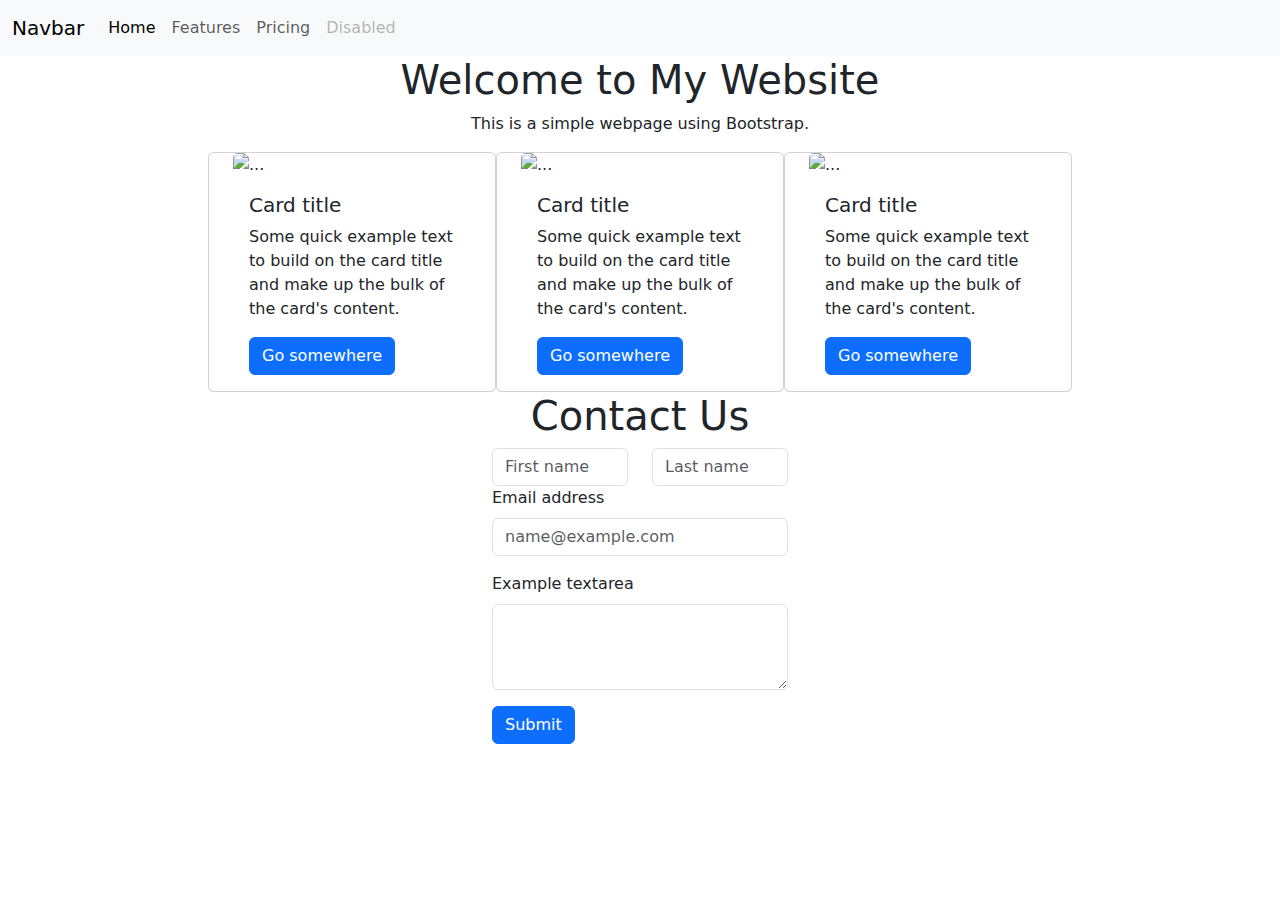
==== index.html @ 558455bb "working1" ====
<!DOCTYPE html>
<html lang="en">
<head>
    <meta charset="UTF-8">
    <meta name="viewport" content="width=device-width, initial-scale=1.0">
    <link rel="stylesheet" href="css/bootstrap.min.css">
    <link rel="stylesheet" href="css/bootstrap.css">
    <link rel="stylesheet" href="css/custom.css">
    <link rel="stylesheet" href="js/bootstrap.bundle.js">
    <link rel="stylesheet" href="js/bootstrap.js">
    <title>Document</title>
</head>
<body>
    <nav class="navbar navbar-expand-lg bg-body-tertiary">
        <div class="container-fluid">
          <a class="navbar-brand" href="#">Navbar</a>
          <button class="navbar-toggler" type="button" data-bs-toggle="collapse" data-bs-target="#navbarNavAltMarkup" aria-controls="navbarNavAltMarkup" aria-expanded="false" aria-label="Toggle navigation">
            <span class="navbar-toggler-icon"></span>
          </button>
          <div class="collapse navbar-collapse" id="navbarNavAltMarkup">
            <div class="navbar-nav">
              <a class="nav-link active" aria-current="page" href="#">Home</a>
              <a class="nav-link" href="#">Features</a>
              <a class="nav-link" href="#">Pricing</a>
              <a class="nav-link disabled" aria-disabled="true">Disabled</a>
            </div>
          </div>
        </div>
      </nav>
      <section>
        <div class="container">
            <div class="row text-center">
                <div class="col ">
                    <h1>Welcome to My Website</h1>
                    <p>This is a simple webpage using Bootstrap.</p>
                </div>

            </div>
        </div>
      </section>
      <section>
        <div class="row justify-content-center gx-5">
            <div class="card col-2 justify-content-center" style="width: 18rem;">
                <img src="..." class="card-img-top" alt="...">
                <div class="card-body">
                  <h5 class="card-title">Card title</h5>
                  <p class="card-text">Some quick example text to build on the card title and make up the bulk of the card's content.</p>
                  <a href="#" class="btn btn-primary">Go somewhere</a>
                </div>
            </div>
            <div class="card col-2 justify-content-center" style="width: 18rem;">
                <img src="..." class="card-img-top" alt="...">
                <div class="card-body">
                  <h5 class="card-title">Card title</h5>
                  <p class="card-text">Some quick example text to build on the card title and make up the bulk of the card's content.</p>
                  <a href="#" class="btn btn-primary">Go somewhere</a>
                </div>
            </div>
            <div class="card col-2 justify-content-center" style="width: 18rem;">
                <img src="..." class="card-img-top" alt="...">
                <div class="card-body">
                  <h5 class="card-title">Card title</h5>
                  <p class="card-text">Some quick example text to build on the card title and make up the bulk of the card's content.</p>
                  <a href="#" class="btn btn-primary">Go somewhere</a>
                </div>
            </div>
        </div>
      </section>
      <section>

      </section>
      <section>
        <div class="row">
            <div class="col text-center">
                <h1>Contact Us</h1>
            </div>
        </div>
        <div class="row col-3 m-auto">
            <div class="col">
                <input type="text" class="form-control" placeholder="First name" aria-label="First name">
            </div>
            <div class="col">
                <input type="text" class="form-control" placeholder="Last name" aria-label="Last name">
            </div>
            <div class="mb-3">
                <label for="exampleFormControlInput1" class="form-label">Email address</label>
                <input type="email" class="form-control" id="exampleFormControlInput1" placeholder="name@example.com">
            </div>
            <div class="mb-3">
                <label for="exampleFormControlTextarea1" class="form-label">Example textarea</label>
                <textarea class="form-control" id="exampleFormControlTextarea1" rows="3"></textarea>
            </div>
            <div class=" w-100">
                <button type="submit" class="btn btn-primary">Submit</button>
            </div>
            
        </div>
        
      </section>
</body>
</html>
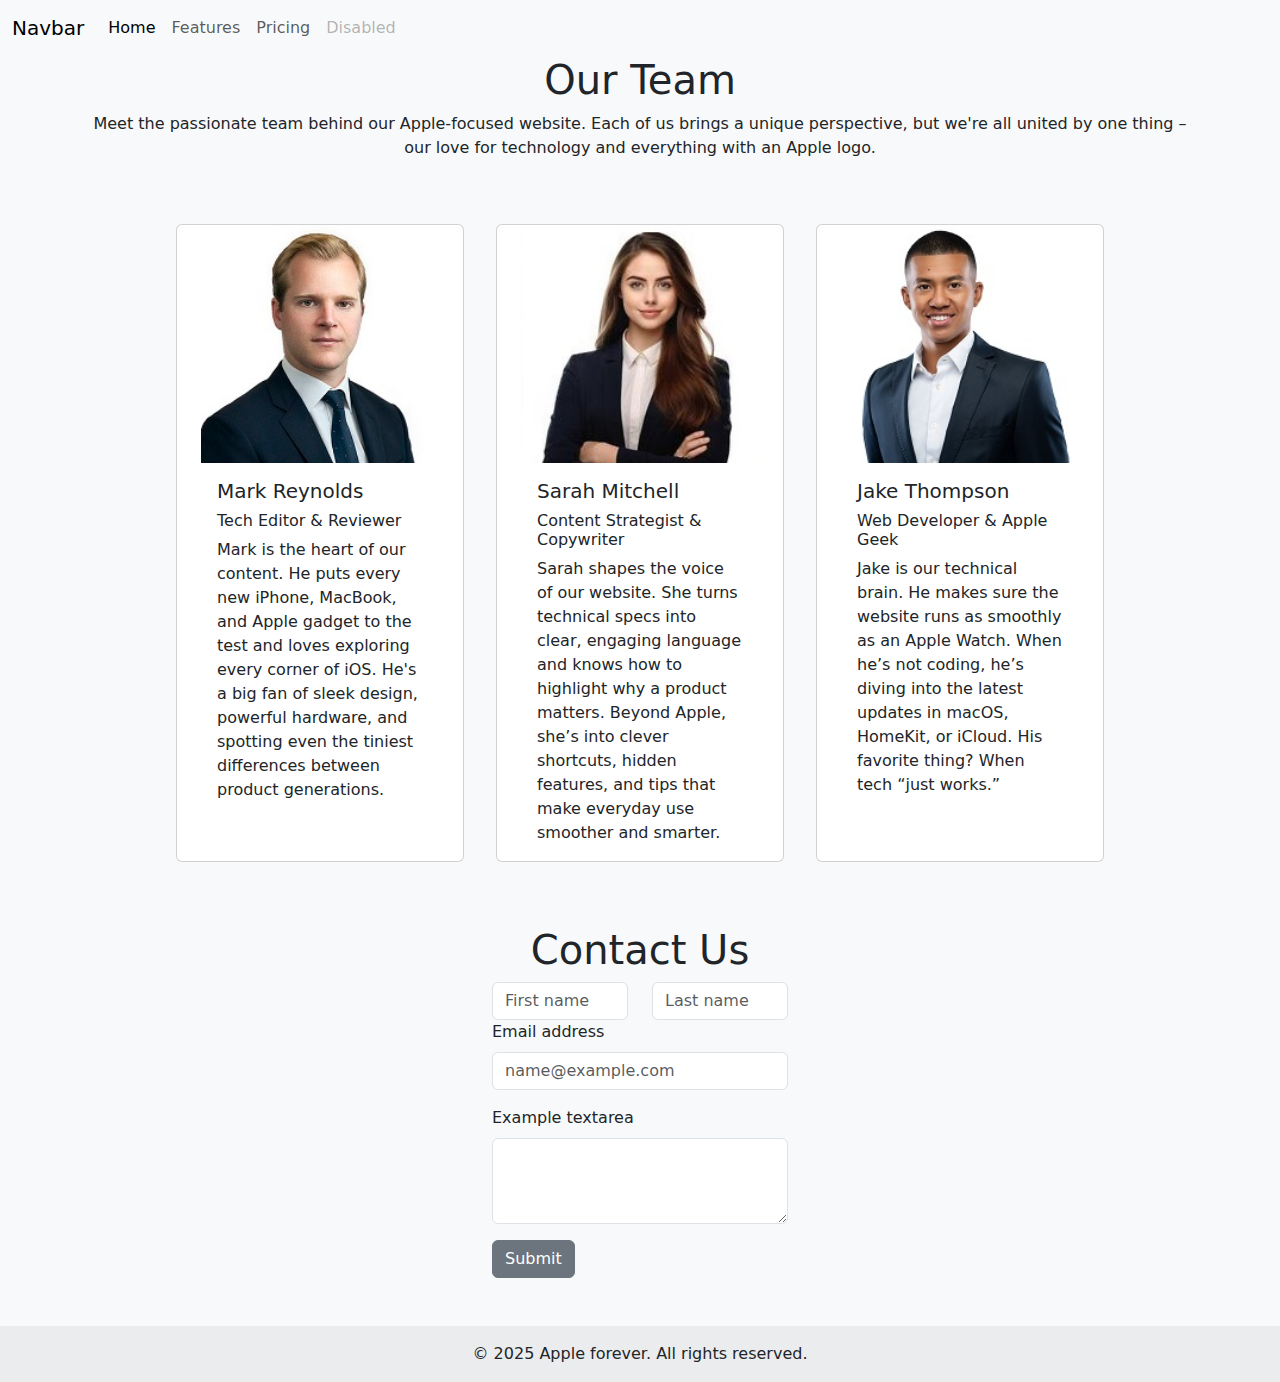
==== commit 8ea99e33: "working 2" ====
--- a/index.html
+++ b/index.html
@@ -1,101 +1,111 @@
 <!DOCTYPE html>
 <html lang="en">
+
 <head>
-    <meta charset="UTF-8">
-    <meta name="viewport" content="width=device-width, initial-scale=1.0">
-    <link rel="stylesheet" href="css/bootstrap.min.css">
-    <link rel="stylesheet" href="css/bootstrap.css">
-    <link rel="stylesheet" href="css/custom.css">
-    <link rel="stylesheet" href="js/bootstrap.bundle.js">
-    <link rel="stylesheet" href="js/bootstrap.js">
-    <title>Document</title>
+  <meta charset="UTF-8">
+  <meta name="viewport" content="width=device-width, initial-scale=1.0">
+  <link rel="stylesheet" href="css/bootstrap.min.css">
+  <link rel="stylesheet" href="css/bootstrap.css">
+  <link rel="stylesheet" href="css/custom.css">
+  <link rel="stylesheet" href="js/bootstrap.bundle.js">
+  <link rel="stylesheet" href="js/bootstrap.js">
+  <title>Document</title>
 </head>
-<body>
-    <nav class="navbar navbar-expand-lg bg-body-tertiary">
-        <div class="container-fluid">
-          <a class="navbar-brand" href="#">Navbar</a>
-          <button class="navbar-toggler" type="button" data-bs-toggle="collapse" data-bs-target="#navbarNavAltMarkup" aria-controls="navbarNavAltMarkup" aria-expanded="false" aria-label="Toggle navigation">
-            <span class="navbar-toggler-icon"></span>
-          </button>
-          <div class="collapse navbar-collapse" id="navbarNavAltMarkup">
-            <div class="navbar-nav">
-              <a class="nav-link active" aria-current="page" href="#">Home</a>
-              <a class="nav-link" href="#">Features</a>
-              <a class="nav-link" href="#">Pricing</a>
-              <a class="nav-link disabled" aria-disabled="true">Disabled</a>
-            </div>
-          </div>
+
+<body class="bg-light">
+  <nav class="navbar navbar-expand-lg bg-body-tertiary">
+    <div class="container-fluid">
+      <a class="navbar-brand" href="#">Navbar</a>
+      <button class="navbar-toggler" type="button" data-bs-toggle="collapse" data-bs-target="#navbarNavAltMarkup"
+        aria-controls="navbarNavAltMarkup" aria-expanded="false" aria-label="Toggle navigation">
+        <span class="navbar-toggler-icon"></span>
+      </button>
+      <div class="collapse navbar-collapse" id="navbarNavAltMarkup">
+        <div class="navbar-nav">
+          <a class="nav-link active" aria-current="page" href="#">Home</a>
+          <a class="nav-link" href="#">Features</a>
+          <a class="nav-link" href="#">Pricing</a>
+          <a class="nav-link disabled" aria-disabled="true">Disabled</a>
         </div>
-      </nav>
-      <section>
-        <div class="container">
-            <div class="row text-center">
-                <div class="col ">
-                    <h1>Welcome to My Website</h1>
-                    <p>This is a simple webpage using Bootstrap.</p>
-                </div>
+      </div>
+    </div>
+  </nav>
+  <section>
+    <div class="container">
+      <div class="row text-center">
+        <div class="col ">
+          <h1>Our Team</h1>
+          <p>Meet the passionate team behind our Apple-focused website. Each of us brings a unique perspective, but we're all united by one thing – our love for technology and everything with an Apple logo.</p>
+        </div>
+      </div>
+    </div>
+  </section>
+  <section class="my-5">
+    <div class="row justify-content-center gx-5">
+      <div class="card col-2 justify-content-center mx-3 mb-3" style="width: 18rem;">
+        <img src="images/people_1.jpg" class="card-img-top" alt="...">
+        <div class="card-body">
+          <h5 class="card-title">Mark Reynolds</h5>
+          <h6 class="card-title">Tech Editor & Reviewer</h6>
+          <p class="card-text">Mark is the heart of our content. He puts every new iPhone, MacBook, and Apple gadget to the test and loves exploring every corner of iOS. He's a big fan of sleek design, powerful hardware, and spotting even the tiniest differences between product generations.
+          </p>
+        </div>
+      </div>
+      <div class="card col-2 justify-content-center mx-3 mb-3" style="width: 18rem;">
+        <img src="images/people_2.jpg" class="card-img-top" alt="...">
+        <div class="card-body">
+          <h5 class="card-title">Sarah Mitchell</h5>
+          <h6 class="card-title">Content Strategist & Copywriter</h6>
+          <p class="card-text">Sarah shapes the voice of our website. She turns technical specs into clear, engaging language and knows how to highlight why a product matters. Beyond Apple, she’s into clever shortcuts, hidden features, and tips that make everyday use smoother and smarter.
+          </p>
+        </div>
+      </div>
+      <div class="card col-2 justify-content-center mx-3 mb-3" style="width: 18rem;">
+        <img src="images/people_3.jpg" class="card-img-top" alt="...">
+        <div class="card-body">
+          <h5 class="card-title">Jake Thompson</h5>
+          <h6 class="card-title">Web Developer & Apple Geek</h6>
+          <p class="card-text">Jake is our technical brain. He makes sure the website runs as smoothly as an Apple Watch. When he’s not coding, he’s diving into the latest updates in macOS, HomeKit, or iCloud. His favorite thing? When tech “just works.”
+          </p>
+        </div>
+      </div>
+    </div>
+  </section>
+  <section>
 
-            </div>
-        </div>
-      </section>
-      <section>
-        <div class="row justify-content-center gx-5">
-            <div class="card col-2 justify-content-center" style="width: 18rem;">
-                <img src="..." class="card-img-top" alt="...">
-                <div class="card-body">
-                  <h5 class="card-title">Card title</h5>
-                  <p class="card-text">Some quick example text to build on the card title and make up the bulk of the card's content.</p>
-                  <a href="#" class="btn btn-primary">Go somewhere</a>
-                </div>
-            </div>
-            <div class="card col-2 justify-content-center" style="width: 18rem;">
-                <img src="..." class="card-img-top" alt="...">
-                <div class="card-body">
-                  <h5 class="card-title">Card title</h5>
-                  <p class="card-text">Some quick example text to build on the card title and make up the bulk of the card's content.</p>
-                  <a href="#" class="btn btn-primary">Go somewhere</a>
-                </div>
-            </div>
-            <div class="card col-2 justify-content-center" style="width: 18rem;">
-                <img src="..." class="card-img-top" alt="...">
-                <div class="card-body">
-                  <h5 class="card-title">Card title</h5>
-                  <p class="card-text">Some quick example text to build on the card title and make up the bulk of the card's content.</p>
-                  <a href="#" class="btn btn-primary">Go somewhere</a>
-                </div>
-            </div>
-        </div>
-      </section>
-      <section>
+  </section>
+  <section>
+    <div class="row">
+      <div class="col text-center">
+        <h1>Contact Us</h1>
+      </div>
+    </div>
+    <div class="row col-3 m-auto">
+      <div class="col">
+        <input type="text" class="form-control" placeholder="First name" aria-label="First name">
+      </div>
+      <div class="col">
+        <input type="text" class="form-control" placeholder="Last name" aria-label="Last name">
+      </div>
+      <div class="mb-3">
+        <label for="exampleFormControlInput1" class="form-label">Email address</label>
+        <input type="email" class="form-control" id="exampleFormControlInput1" placeholder="name@example.com">
+      </div>
+      <div class="mb-3">
+        <label for="exampleFormControlTextarea1" class="form-label">Example textarea</label>
+        <textarea class="form-control" id="exampleFormControlTextarea1" rows="3"></textarea>
+      </div>
+      <div class=" w-100 ">
+        <button type="submit" class="btn btn-secondary bg-secondary">Submit</button>
+      </div>
 
-      </section>
-      <section>
-        <div class="row">
-            <div class="col text-center">
-                <h1>Contact Us</h1>
-            </div>
-        </div>
-        <div class="row col-3 m-auto">
-            <div class="col">
-                <input type="text" class="form-control" placeholder="First name" aria-label="First name">
-            </div>
-            <div class="col">
-                <input type="text" class="form-control" placeholder="Last name" aria-label="Last name">
-            </div>
-            <div class="mb-3">
-                <label for="exampleFormControlInput1" class="form-label">Email address</label>
-                <input type="email" class="form-control" id="exampleFormControlInput1" placeholder="name@example.com">
-            </div>
-            <div class="mb-3">
-                <label for="exampleFormControlTextarea1" class="form-label">Example textarea</label>
-                <textarea class="form-control" id="exampleFormControlTextarea1" rows="3"></textarea>
-            </div>
-            <div class=" w-100">
-                <button type="submit" class="btn btn-primary">Submit</button>
-            </div>
-            
-        </div>
-        
-      </section>
+    </div>
+
+  </section>
 </body>
+<footer class="bg-light text-center text-lg-start mt-5">
+  <div class="text-center p-3" style="background-color: rgba(0, 0, 0, 0.05);">
+    © 2025 Apple forever. All rights reserved.
+  </div>
+</footer>
 </html>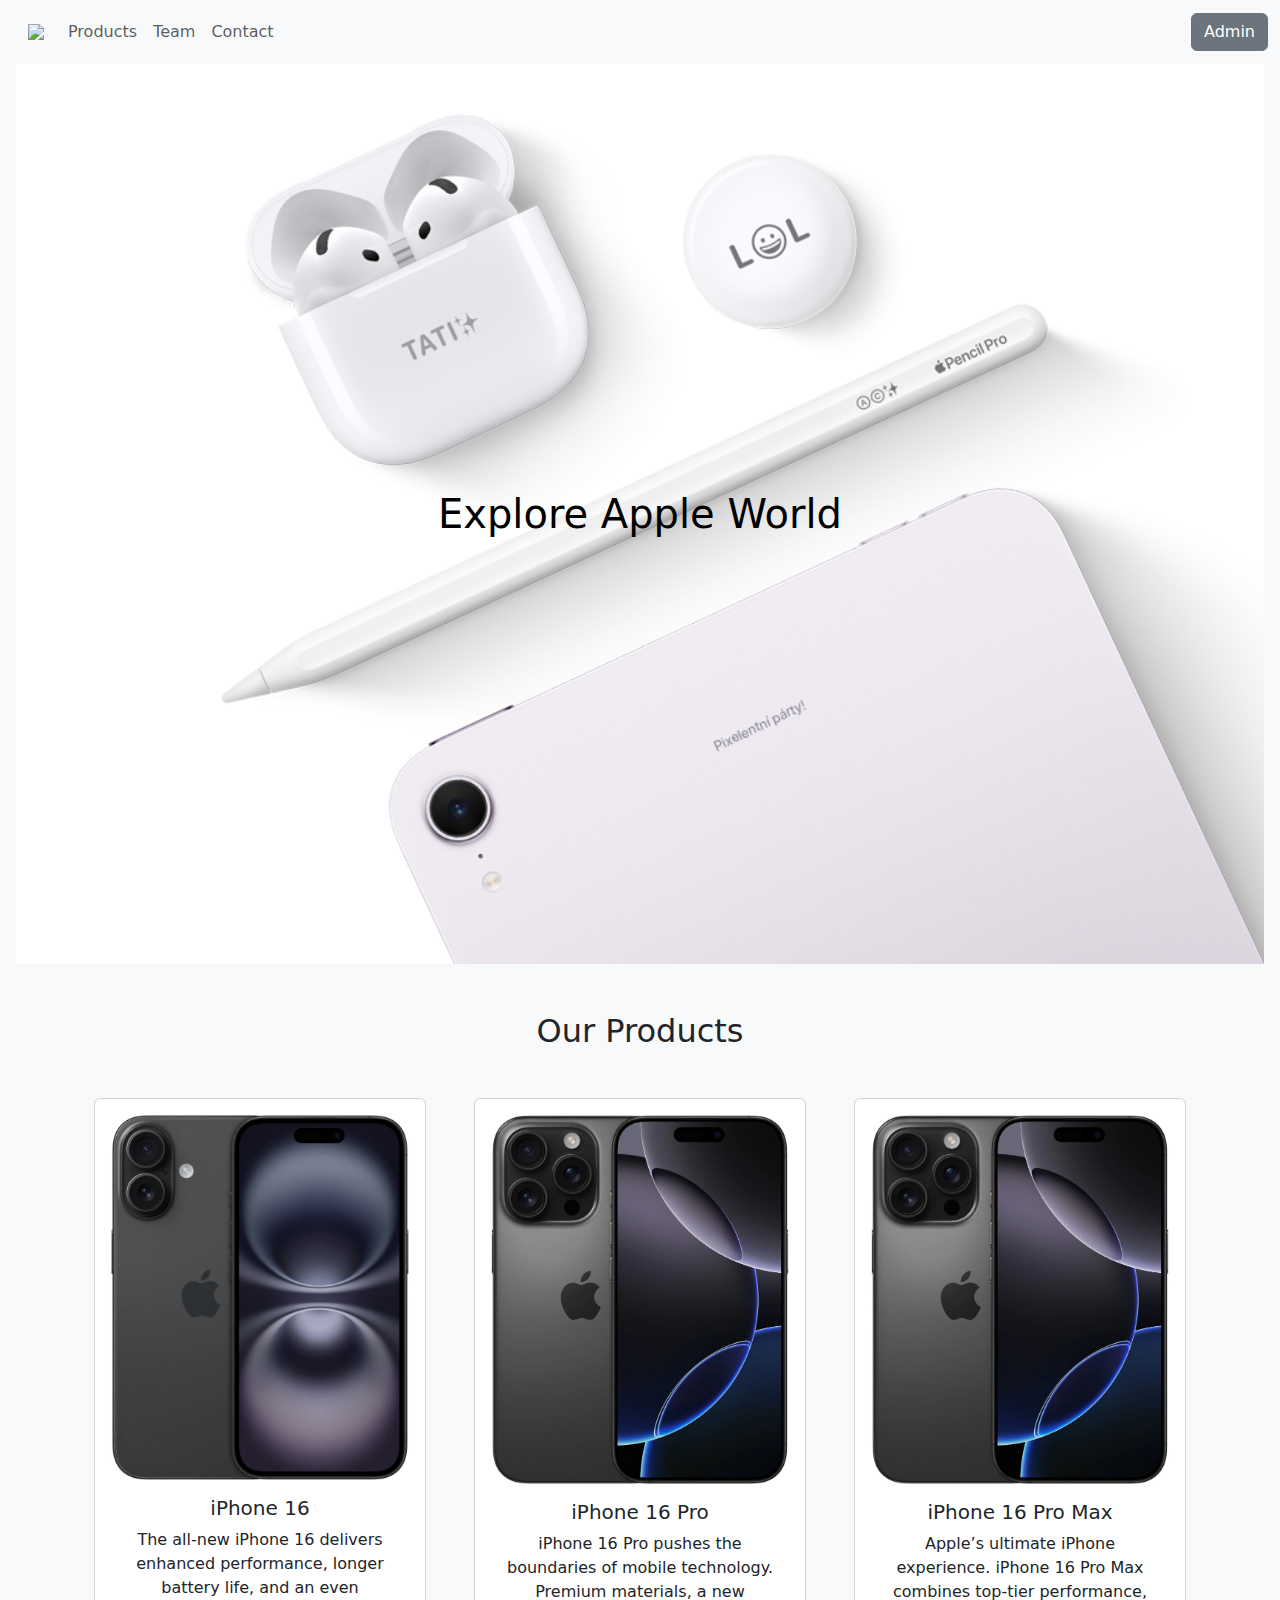
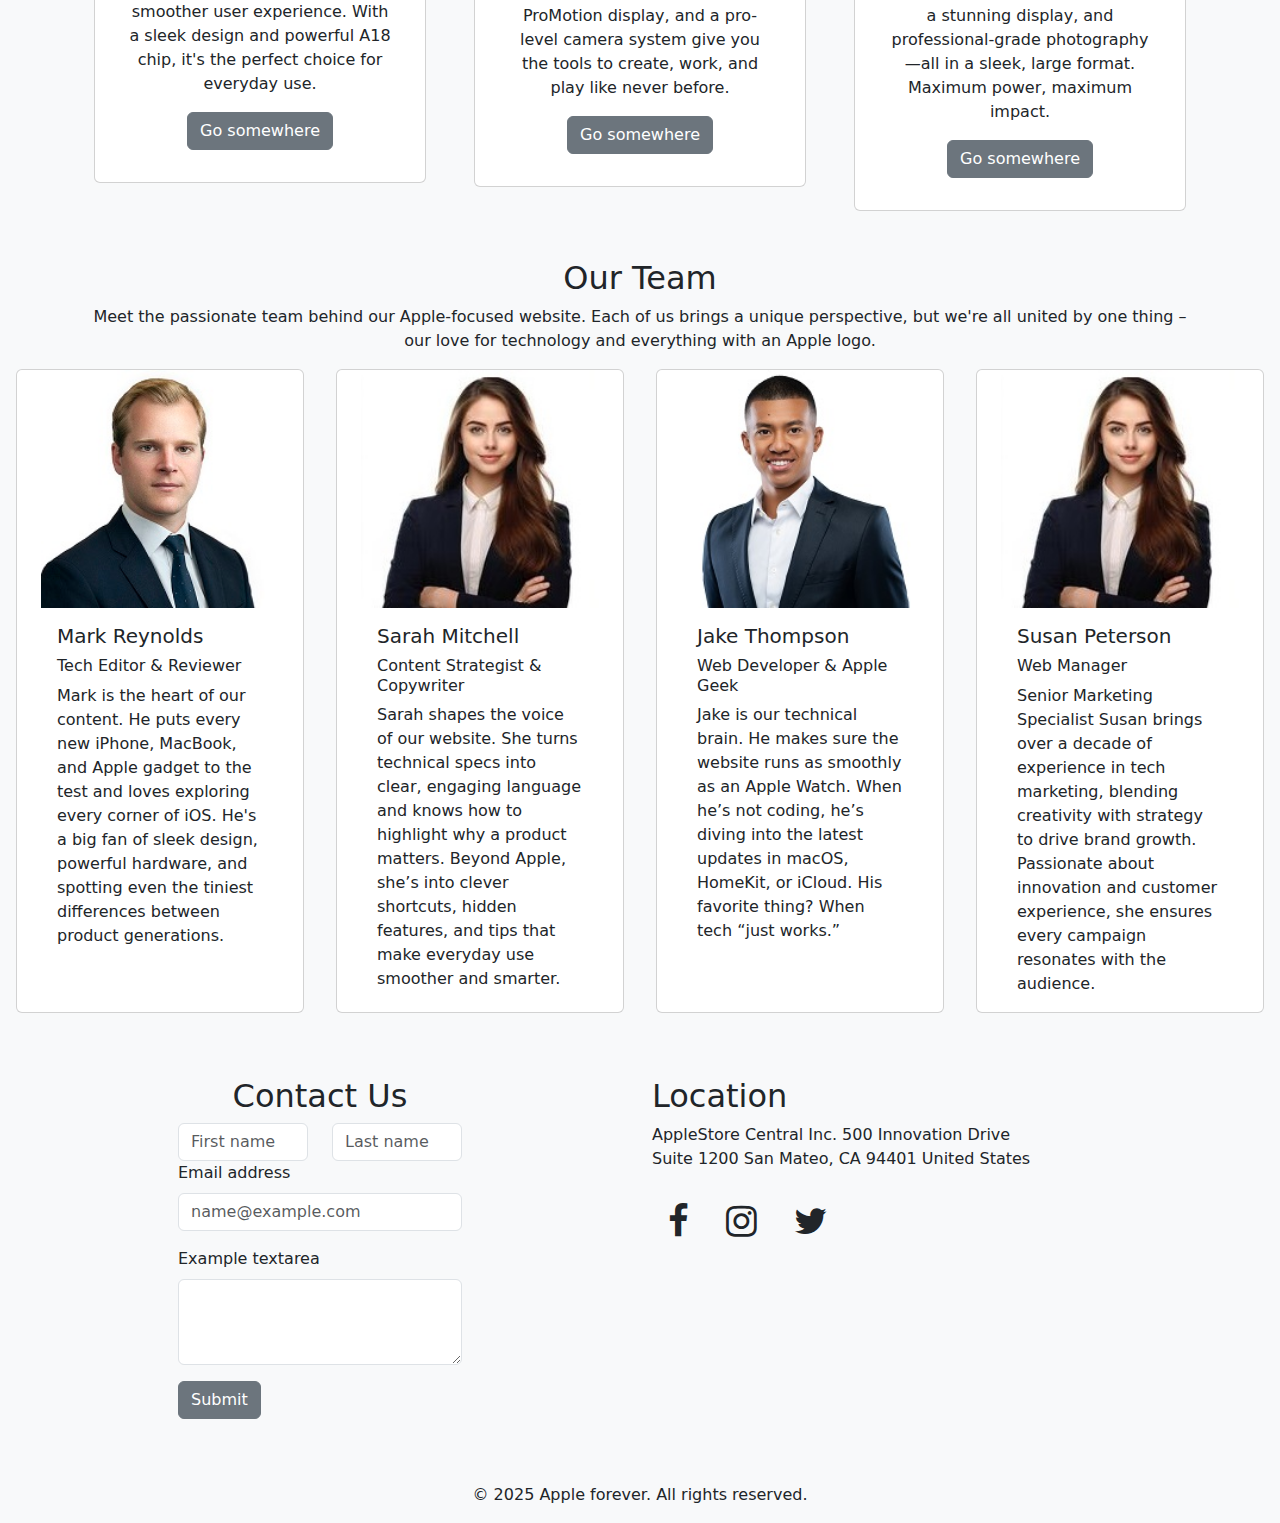
==== commit efd3a03b: "working 3" ====
--- a/index.html
+++ b/index.html
@@ -1,111 +1,236 @@
 <!DOCTYPE html>
 <html lang="en">
+<head>
+    <meta charset="UTF-8">
+    <meta name="viewport" content="width=device-width, initial-scale=1.0">
+    <link rel="stylesheet" href="css/bootstrap.min.css">
+    <link rel="stylesheet" href="css/bootstrap.css">
+    <link rel="stylesheet" href="css/_custom.css">
+    <link rel="stylesheet" href="js/bootstrap.bundle.js">
+    <link rel="stylesheet" href="js/bootstrap.js">
+    <link rel="stylesheet" href="https://cdnjs.cloudflare.com/ajax/libs/font-awesome/4.7.0/css/font-awesome.min.css">
+    <title>Document</title>
+</head>
+<body class="bg-light">
+<header>
+    <nav class="navbar navbar-expand-lg bg-body-tertiary">
+        <div class="container-fluid">
+            <img class="p-3" src="images/logo.png" href="#">
+            <button class="navbar-toggler" type="button" data-bs-toggle="collapse"
+                    data-bs-target="#navbarSupportedContent" aria-controls="navbarSupportedContent"
+                    aria-expanded="false" aria-label="Toggle navigation">
+                <span class="navbar-toggler-icon"></span>
+            </button>
+            <div class="collapse navbar-collapse" id="navbarSupportedContent">
+                <ul class="navbar-nav me-auto mb-2 mb-lg-0">
+                    <li class="nav-item">
+                        <a class="nav-link" href="#products">Products</a>
+                    </li>
+                    <li class="nav-item">
+                        <a class="nav-link" href="#team">Team</a>
+                    </li>
+                    <li class="nav-item">
+                        <a class="nav-link" href="#contact">Contact</a>
+                    </li>
+                </ul>
+                <div>
+                    <button class="btn btn-secondary" data-bs-toggle="modal" data-bs-target="#adminModal">Admin</button>
+                </div>
+            </div>
+        </div>
+    </nav>
+</header>
 
-<head>
-  <meta charset="UTF-8">
-  <meta name="viewport" content="width=device-width, initial-scale=1.0">
-  <link rel="stylesheet" href="css/bootstrap.min.css">
-  <link rel="stylesheet" href="css/bootstrap.css">
-  <link rel="stylesheet" href="css/custom.css">
-  <link rel="stylesheet" href="js/bootstrap.bundle.js">
-  <link rel="stylesheet" href="js/bootstrap.js">
-  <title>Document</title>
-</head>
-
-<body class="bg-light">
-  <nav class="navbar navbar-expand-lg bg-body-tertiary">
-    <div class="container-fluid">
-      <a class="navbar-brand" href="#">Navbar</a>
-      <button class="navbar-toggler" type="button" data-bs-toggle="collapse" data-bs-target="#navbarNavAltMarkup"
-        aria-controls="navbarNavAltMarkup" aria-expanded="false" aria-label="Toggle navigation">
-        <span class="navbar-toggler-icon"></span>
-      </button>
-      <div class="collapse navbar-collapse" id="navbarNavAltMarkup">
-        <div class="navbar-nav">
-          <a class="nav-link active" aria-current="page" href="#">Home</a>
-          <a class="nav-link" href="#">Features</a>
-          <a class="nav-link" href="#">Pricing</a>
-          <a class="nav-link disabled" aria-disabled="true">Disabled</a>
-        </div>
-      </div>
+<!-- Modal -->
+<div class="modal fade" id="adminModal" tabindex="-1" aria-labelledby="adminModalLabel" aria-hidden="true">
+    <div class="modal-dialog">
+        <div class="modal-content">
+            <div class="modal-header">
+                <h5 class="modal-title" id="exampleModalLabel">Admin login</h5>
+                <button type="button" class="btn-close" data-bs-dismiss="modal" aria-label="Close"></button>
+            </div>
+            <div class="modal-body">
+                <form>
+                    <div class="mb-3">
+                        <label for="exampleInputEmail1" class="form-label">Email address</label>
+                        <input type="email" class="form-control" id="exampleInputEmail1" aria-describedby="emailHelp">
+                        <div id="emailHelp" class="form-text">We'll never share your email with anyone else.</div>
+                    </div>
+                    <div class="mb-3">
+                        <label for="exampleInputPassword1" class="form-label">Password</label>
+                        <input type="password" class="form-control" id="exampleInputPassword1">
+                    </div>
+                    <div class="mb-3 form-check">
+                        <input type="checkbox" class="form-check-input" id="exampleCheck1">
+                        <label class="form-check-label" for="exampleCheck1">Check me out</label>
+                    </div>
+                    <button type="submit" class="btn btn-secondary">
+                        <a href="admin.html" class="nav-link text-white">Submit</a>
+                    </button>
+                </form>
+            </div>
+        </div>
     </div>
-  </nav>
-  <section>
-    <div class="container">
-      <div class="row text-center">
-        <div class="col ">
-          <h1>Our Team</h1>
-          <p>Meet the passionate team behind our Apple-focused website. Each of us brings a unique perspective, but we're all united by one thing – our love for technology and everything with an Apple logo.</p>
-        </div>
-      </div>
+</div>
+<main>
+    <section class="welcome-info mx-3 mb-5">
+        <div class="container text-center ">
+            <h1 class="text-center m-5 text-black h-100">Explore Apple World</h1>
+        </div>
+    </section>
+    <section id="products">
+        <div class="container px-4 text-center mb-5">
+            <h2 class="text-center m-5">Our Products</h2>
+            <div class="row gx-5 gy-5">
+                <div class="col-lg-4">
+                    <div class="card p-3">
+                        <img src="images/iphone_16.webp" class="card-img-top" alt="iphone">
+                        <div class="card-body">
+                            <h5 class="card-title">iPhone 16</h5>
+                            <p class="card-text">The all-new iPhone 16 delivers enhanced performance, longer battery
+                                life, and an even smoother user experience. With a sleek design and powerful A18 chip,
+                                it's the perfect choice for everyday use.</p>
+                            <a href="#" class="btn btn-secondary">Go somewhere</a>
+                        </div>
+                    </div>
+                </div>
+                <div class="col-lg-4">
+                    <div class="card p-3">
+                        <img src="images/iphone_16_pro.webp" class="card-img-top" alt="iphone">
+                        <div class="card-body">
+                            <h5 class="card-title">iPhone 16 Pro</h5>
+                            <p class="card-text">iPhone 16 Pro pushes the boundaries of mobile technology. Premium
+                                materials, a new ProMotion display, and a pro-level camera system give you the tools to
+                                create, work, and play like never before.</p>
+                            <a href="#" class="btn btn-secondary">Go somewhere</a>
+                        </div>
+                    </div>
+                </div>
+                <div class="col-lg-4">
+                    <div class="card p-3">
+                        <img src="images/iphone_16_pro_max.webp" class="card-img-top" alt="iphone">
+                        <div class="card-body">
+                            <h5 class="card-title">iPhone 16 Pro Max</h5>
+                            <p class="card-text">Apple’s ultimate iPhone experience. iPhone 16 Pro Max combines top-tier
+                                performance, a stunning display, and professional-grade photography—all in a sleek,
+                                large format. Maximum power, maximum impact.</p>
+                            <a href="#" class="btn btn-secondary">Go somewhere</a>
+                        </div>
+                    </div>
+                </div>
+            </div>
+        </div>
+    </section>
+    <section class="mb-5" id="team">
+        <div class="container">
+            <div class="row text-center">
+                <div class="col ">
+                    <h2>Our Team</h2>
+                    <p>Meet the passionate team behind our Apple-focused website. Each of us brings a unique
+                        perspective, but we're all united by one thing – our love for technology and everything with an
+                        Apple logo.</p>
+                </div>
+            </div>
+        </div>
+        <div class="row justify-content-center gx-5">
+            <div class="card col-2 justify-content-center mx-3 mb-3" style="width: 18rem;">
+                <img src="images/people_1.jpg" class="card-img-top" alt="...">
+                <div class="card-body">
+                    <h5 class="card-title">Mark Reynolds</h5>
+                    <h6 class="card-title">Tech Editor & Reviewer</h6>
+                    <p class="card-text">Mark is the heart of our content. He puts every new iPhone, MacBook, and Apple
+                        gadget to the test and loves exploring every corner of iOS. He's a big fan of sleek design,
+                        powerful hardware, and spotting even the tiniest differences between product generations.
+                    </p>
+                </div>
+            </div>
+            <div class="card col-2 justify-content-center mx-3 mb-3" style="width: 18rem;">
+                <img src="images/people_2.jpg" class="card-img-top" alt="...">
+                <div class="card-body">
+                    <h5 class="card-title">Sarah Mitchell</h5>
+                    <h6 class="card-title">Content Strategist & Copywriter</h6>
+                    <p class="card-text">Sarah shapes the voice of our website. She turns technical specs into clear,
+                        engaging language and knows how to highlight why a product matters. Beyond Apple, she’s into
+                        clever shortcuts, hidden features, and tips that make everyday use smoother and smarter.
+                    </p>
+                </div>
+            </div>
+            <div class="card col-2 justify-content-center mx-3 mb-3" style="width: 18rem;">
+                <img src="images/people_3.jpg" class="card-img-top" alt="...">
+                <div class="card-body">
+                    <h5 class="card-title">Jake Thompson</h5>
+                    <h6 class="card-title">Web Developer & Apple Geek</h6>
+                    <p class="card-text">Jake is our technical brain. He makes sure the website runs as smoothly as an
+                        Apple Watch. When he’s not coding, he’s diving into the latest updates in macOS, HomeKit, or
+                        iCloud. His favorite thing? When tech “just works.”
+                    </p>
+                </div>
+            </div>
+            <div class="card col-2 justify-content-center mx-3 mb-3" style="width: 18rem;">
+                <img src="images/people_2.jpg" class="card-img-top" alt="...">
+                <div class="card-body">
+                    <h5 class="card-title">Susan Peterson</h5>
+                    <h6 class="card-title">Web Manager</h6>
+                    <p class="card-text">Senior Marketing Specialist
+                        Susan brings over a decade of experience in tech marketing, blending creativity with strategy to
+                        drive brand growth. Passionate about innovation and customer experience, she ensures every
+                        campaign resonates with the audience.
+                    </p>
+                </div>
+            </div>
+        </div>
+    </section>
+    <section class="row mb-5 m-auto justify-content-center" id="contact">
+        <div class="col-md-6">
+            <div class="row">
+                <div class="col text-center">
+                    <h2>Contact Us</h2>
+                </div>
+            </div>
+            <div class="row col-6 m-auto">
+                <div class="col">
+                    <input type="text" class="form-control" placeholder="First name" aria-label="First name">
+                </div>
+                <div class="col">
+                    <input type="text" class="form-control" placeholder="Last name" aria-label="Last name">
+                </div>
+                <div class="mb-3">
+                    <label for="exampleFormControlInput1" class="form-label">Email address</label>
+                    <input type="email" class="form-control" id="exampleFormControlInput1"
+                           placeholder="name@example.com">
+                </div>
+                <div class="mb-3">
+                    <label for="exampleFormControlTextarea1" class="form-label">Example textarea</label>
+                    <textarea class="form-control" id="exampleFormControlTextarea1" rows="3"></textarea>
+                </div>
+                <div class=" w-100 ">
+                    <button type="submit" class="btn btn-secondary bg-secondary">Submit</button>
+                </div>
+            </div>
+        </div>
+        <div class="col-md-6">
+            <div class="m-auto">
+                <h2>Location</h2>
+                <p>AppleStore Central Inc.
+                    500 Innovation Drive<br>
+                    Suite 1200
+                    San Mateo, CA 94401
+                    United States</p>
+            </div>
+            <div class="m-auto">
+                <h2></h2>
+                <i class="fa fa-facebook m-3" style="font-size:36px"></i>
+                <i class="fa fa-instagram m-3" style="font-size:36px"></i>
+                <i class="fa fa-twitter m-3" style="font-size:36px"></i>
+            </div>
+        </div>
+    </section>
+</main>
+<footer class="bg-light text-center text-lg-start mt-5">
+    <div class="text-center p-3">
+        © 2025 Apple forever. All rights reserved.
     </div>
-  </section>
-  <section class="my-5">
-    <div class="row justify-content-center gx-5">
-      <div class="card col-2 justify-content-center mx-3 mb-3" style="width: 18rem;">
-        <img src="images/people_1.jpg" class="card-img-top" alt="...">
-        <div class="card-body">
-          <h5 class="card-title">Mark Reynolds</h5>
-          <h6 class="card-title">Tech Editor & Reviewer</h6>
-          <p class="card-text">Mark is the heart of our content. He puts every new iPhone, MacBook, and Apple gadget to the test and loves exploring every corner of iOS. He's a big fan of sleek design, powerful hardware, and spotting even the tiniest differences between product generations.
-          </p>
-        </div>
-      </div>
-      <div class="card col-2 justify-content-center mx-3 mb-3" style="width: 18rem;">
-        <img src="images/people_2.jpg" class="card-img-top" alt="...">
-        <div class="card-body">
-          <h5 class="card-title">Sarah Mitchell</h5>
-          <h6 class="card-title">Content Strategist & Copywriter</h6>
-          <p class="card-text">Sarah shapes the voice of our website. She turns technical specs into clear, engaging language and knows how to highlight why a product matters. Beyond Apple, she’s into clever shortcuts, hidden features, and tips that make everyday use smoother and smarter.
-          </p>
-        </div>
-      </div>
-      <div class="card col-2 justify-content-center mx-3 mb-3" style="width: 18rem;">
-        <img src="images/people_3.jpg" class="card-img-top" alt="...">
-        <div class="card-body">
-          <h5 class="card-title">Jake Thompson</h5>
-          <h6 class="card-title">Web Developer & Apple Geek</h6>
-          <p class="card-text">Jake is our technical brain. He makes sure the website runs as smoothly as an Apple Watch. When he’s not coding, he’s diving into the latest updates in macOS, HomeKit, or iCloud. His favorite thing? When tech “just works.”
-          </p>
-        </div>
-      </div>
-    </div>
-  </section>
-  <section>
-
-  </section>
-  <section>
-    <div class="row">
-      <div class="col text-center">
-        <h1>Contact Us</h1>
-      </div>
-    </div>
-    <div class="row col-3 m-auto">
-      <div class="col">
-        <input type="text" class="form-control" placeholder="First name" aria-label="First name">
-      </div>
-      <div class="col">
-        <input type="text" class="form-control" placeholder="Last name" aria-label="Last name">
-      </div>
-      <div class="mb-3">
-        <label for="exampleFormControlInput1" class="form-label">Email address</label>
-        <input type="email" class="form-control" id="exampleFormControlInput1" placeholder="name@example.com">
-      </div>
-      <div class="mb-3">
-        <label for="exampleFormControlTextarea1" class="form-label">Example textarea</label>
-        <textarea class="form-control" id="exampleFormControlTextarea1" rows="3"></textarea>
-      </div>
-      <div class=" w-100 ">
-        <button type="submit" class="btn btn-secondary bg-secondary">Submit</button>
-      </div>
-
-    </div>
-
-  </section>
+</footer>
+<script src="js/bootstrap.bundle.js"></script>
 </body>
-<footer class="bg-light text-center text-lg-start mt-5">
-  <div class="text-center p-3" style="background-color: rgba(0, 0, 0, 0.05);">
-    © 2025 Apple forever. All rights reserved.
-  </div>
-</footer>
 </html>--- a/css/_custom.css
+++ b/css/_custom.css
@@ -0,0 +1,34 @@
+:root {
+    --text-pink: #ff56bc;
+    --text-purple: #a332ff;
+    --text-black: #131313;
+}
+
+
+.welcome-info {
+    background: url(../images/bg1.png);
+    height: 100vh;
+    background-size: cover;
+    background-position: center;
+    display: flex;
+    align-items: center;
+    color: whitesmoke;
+    font-size: 100px;
+}
+
+.text-pink {
+    color: var(--text-pink);
+
+}
+
+.text-purple {
+    color: var(--text-purple);
+}
+
+.text-black {
+    color: var(--text-black);
+}
+
+.icon {
+    font-size: 50px;
+}
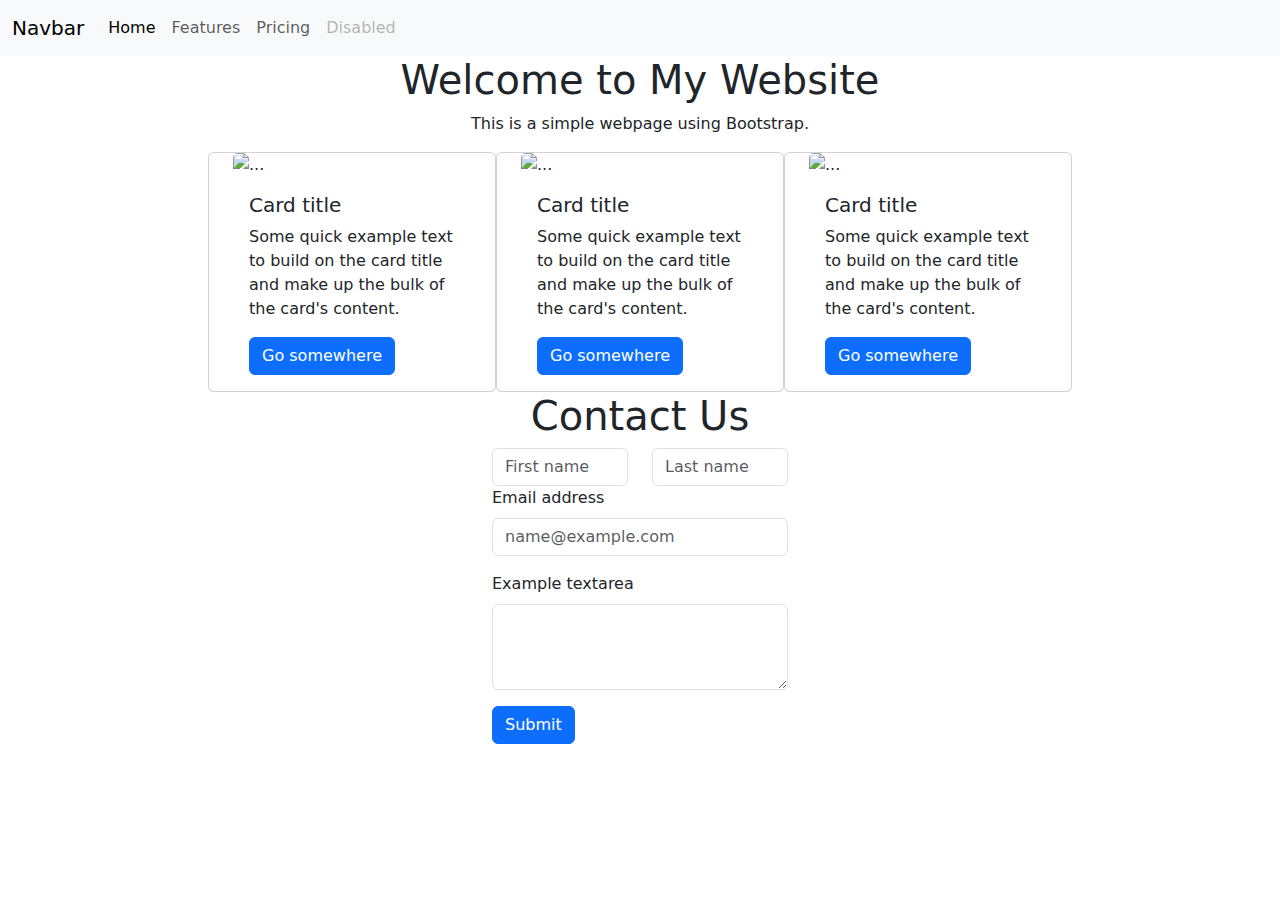
==== commit 5c42fecb: "Merge remote-tracking branch 'origin/main'" ====
--- a/index.html
+++ b/index.html
@@ -5,232 +5,97 @@
     <meta name="viewport" content="width=device-width, initial-scale=1.0">
     <link rel="stylesheet" href="css/bootstrap.min.css">
     <link rel="stylesheet" href="css/bootstrap.css">
-    <link rel="stylesheet" href="css/_custom.css">
+    <link rel="stylesheet" href="css/custom.css">
     <link rel="stylesheet" href="js/bootstrap.bundle.js">
     <link rel="stylesheet" href="js/bootstrap.js">
-    <link rel="stylesheet" href="https://cdnjs.cloudflare.com/ajax/libs/font-awesome/4.7.0/css/font-awesome.min.css">
     <title>Document</title>
 </head>
-<body class="bg-light">
-<header>
+<body>
     <nav class="navbar navbar-expand-lg bg-body-tertiary">
         <div class="container-fluid">
-            <img class="p-3" src="images/logo.png" href="#">
-            <button class="navbar-toggler" type="button" data-bs-toggle="collapse"
-                    data-bs-target="#navbarSupportedContent" aria-controls="navbarSupportedContent"
-                    aria-expanded="false" aria-label="Toggle navigation">
-                <span class="navbar-toggler-icon"></span>
-            </button>
-            <div class="collapse navbar-collapse" id="navbarSupportedContent">
-                <ul class="navbar-nav me-auto mb-2 mb-lg-0">
-                    <li class="nav-item">
-                        <a class="nav-link" href="#products">Products</a>
-                    </li>
-                    <li class="nav-item">
-                        <a class="nav-link" href="#team">Team</a>
-                    </li>
-                    <li class="nav-item">
-                        <a class="nav-link" href="#contact">Contact</a>
-                    </li>
-                </ul>
-                <div>
-                    <button class="btn btn-secondary" data-bs-toggle="modal" data-bs-target="#adminModal">Admin</button>
+          <a class="navbar-brand" href="#">Navbar</a>
+          <button class="navbar-toggler" type="button" data-bs-toggle="collapse" data-bs-target="#navbarNavAltMarkup" aria-controls="navbarNavAltMarkup" aria-expanded="false" aria-label="Toggle navigation">
+            <span class="navbar-toggler-icon"></span>
+          </button>
+          <div class="collapse navbar-collapse" id="navbarNavAltMarkup">
+            <div class="navbar-nav">
+              <a class="nav-link active" aria-current="page" href="#">Home</a>
+              <a class="nav-link" href="#">Features</a>
+              <a class="nav-link" href="#">Pricing</a>
+              <a class="nav-link disabled" aria-disabled="true">Disabled</a>
+            </div>
+          </div>
+        </div>
+      </nav>
+      <section>
+        <div class="container">
+            <div class="row text-center">
+                <div class="col ">
+                    <h1>Welcome to My Website</h1>
+                    <p>This is a simple webpage using Bootstrap.</p>
+                </div>
+
+            </div>
+        </div>
+      </section>
+      <section>
+        <div class="row justify-content-center gx-5">
+            <div class="card col-2 justify-content-center" style="width: 18rem;">
+                <img src="..." class="card-img-top" alt="...">
+                <div class="card-body">
+                  <h5 class="card-title">Card title</h5>
+                  <p class="card-text">Some quick example text to build on the card title and make up the bulk of the card's content.</p>
+                  <a href="#" class="btn btn-primary">Go somewhere</a>
+                </div>
+            </div>
+            <div class="card col-2 justify-content-center" style="width: 18rem;">
+                <img src="..." class="card-img-top" alt="...">
+                <div class="card-body">
+                  <h5 class="card-title">Card title</h5>
+                  <p class="card-text">Some quick example text to build on the card title and make up the bulk of the card's content.</p>
+                  <a href="#" class="btn btn-primary">Go somewhere</a>
+                </div>
+            </div>
+            <div class="card col-2 justify-content-center" style="width: 18rem;">
+                <img src="..." class="card-img-top" alt="...">
+                <div class="card-body">
+                  <h5 class="card-title">Card title</h5>
+                  <p class="card-text">Some quick example text to build on the card title and make up the bulk of the card's content.</p>
+                  <a href="#" class="btn btn-primary">Go somewhere</a>
                 </div>
             </div>
         </div>
-    </nav>
-</header>
+      </section>
+      <section>
 
-<!-- Modal -->
-<div class="modal fade" id="adminModal" tabindex="-1" aria-labelledby="adminModalLabel" aria-hidden="true">
-    <div class="modal-dialog">
-        <div class="modal-content">
-            <div class="modal-header">
-                <h5 class="modal-title" id="exampleModalLabel">Admin login</h5>
-                <button type="button" class="btn-close" data-bs-dismiss="modal" aria-label="Close"></button>
-            </div>
-            <div class="modal-body">
-                <form>
-                    <div class="mb-3">
-                        <label for="exampleInputEmail1" class="form-label">Email address</label>
-                        <input type="email" class="form-control" id="exampleInputEmail1" aria-describedby="emailHelp">
-                        <div id="emailHelp" class="form-text">We'll never share your email with anyone else.</div>
-                    </div>
-                    <div class="mb-3">
-                        <label for="exampleInputPassword1" class="form-label">Password</label>
-                        <input type="password" class="form-control" id="exampleInputPassword1">
-                    </div>
-                    <div class="mb-3 form-check">
-                        <input type="checkbox" class="form-check-input" id="exampleCheck1">
-                        <label class="form-check-label" for="exampleCheck1">Check me out</label>
-                    </div>
-                    <button type="submit" class="btn btn-secondary">
-                        <a href="admin.html" class="nav-link text-white">Submit</a>
-                    </button>
-                </form>
+      </section>
+      <section>
+        <div class="row">
+            <div class="col text-center">
+                <h1>Contact Us</h1>
             </div>
         </div>
-    </div>
-</div>
-<main>
-    <section class="welcome-info mx-3 mb-5">
-        <div class="container text-center ">
-            <h1 class="text-center m-5 text-black h-100">Explore Apple World</h1>
+        <div class="row col-3 m-auto">
+            <div class="col">
+                <input type="text" class="form-control" placeholder="First name" aria-label="First name">
+            </div>
+            <div class="col">
+                <input type="text" class="form-control" placeholder="Last name" aria-label="Last name">
+            </div>
+            <div class="mb-3">
+                <label for="exampleFormControlInput1" class="form-label">Email address</label>
+                <input type="email" class="form-control" id="exampleFormControlInput1" placeholder="name@example.com">
+            </div>
+            <div class="mb-3">
+                <label for="exampleFormControlTextarea1" class="form-label">Example textarea</label>
+                <textarea class="form-control" id="exampleFormControlTextarea1" rows="3"></textarea>
+            </div>
+            <div class=" w-100">
+                <button type="submit" class="btn btn-primary">Submit</button>
+            </div>
+            
         </div>
-    </section>
-    <section id="products">
-        <div class="container px-4 text-center mb-5">
-            <h2 class="text-center m-5">Our Products</h2>
-            <div class="row gx-5 gy-5">
-                <div class="col-lg-4">
-                    <div class="card p-3">
-                        <img src="images/iphone_16.webp" class="card-img-top" alt="iphone">
-                        <div class="card-body">
-                            <h5 class="card-title">iPhone 16</h5>
-                            <p class="card-text">The all-new iPhone 16 delivers enhanced performance, longer battery
-                                life, and an even smoother user experience. With a sleek design and powerful A18 chip,
-                                it's the perfect choice for everyday use.</p>
-                            <a href="#" class="btn btn-secondary">Go somewhere</a>
-                        </div>
-                    </div>
-                </div>
-                <div class="col-lg-4">
-                    <div class="card p-3">
-                        <img src="images/iphone_16_pro.webp" class="card-img-top" alt="iphone">
-                        <div class="card-body">
-                            <h5 class="card-title">iPhone 16 Pro</h5>
-                            <p class="card-text">iPhone 16 Pro pushes the boundaries of mobile technology. Premium
-                                materials, a new ProMotion display, and a pro-level camera system give you the tools to
-                                create, work, and play like never before.</p>
-                            <a href="#" class="btn btn-secondary">Go somewhere</a>
-                        </div>
-                    </div>
-                </div>
-                <div class="col-lg-4">
-                    <div class="card p-3">
-                        <img src="images/iphone_16_pro_max.webp" class="card-img-top" alt="iphone">
-                        <div class="card-body">
-                            <h5 class="card-title">iPhone 16 Pro Max</h5>
-                            <p class="card-text">Apple’s ultimate iPhone experience. iPhone 16 Pro Max combines top-tier
-                                performance, a stunning display, and professional-grade photography—all in a sleek,
-                                large format. Maximum power, maximum impact.</p>
-                            <a href="#" class="btn btn-secondary">Go somewhere</a>
-                        </div>
-                    </div>
-                </div>
-            </div>
-        </div>
-    </section>
-    <section class="mb-5" id="team">
-        <div class="container">
-            <div class="row text-center">
-                <div class="col ">
-                    <h2>Our Team</h2>
-                    <p>Meet the passionate team behind our Apple-focused website. Each of us brings a unique
-                        perspective, but we're all united by one thing – our love for technology and everything with an
-                        Apple logo.</p>
-                </div>
-            </div>
-        </div>
-        <div class="row justify-content-center gx-5">
-            <div class="card col-2 justify-content-center mx-3 mb-3" style="width: 18rem;">
-                <img src="images/people_1.jpg" class="card-img-top" alt="...">
-                <div class="card-body">
-                    <h5 class="card-title">Mark Reynolds</h5>
-                    <h6 class="card-title">Tech Editor & Reviewer</h6>
-                    <p class="card-text">Mark is the heart of our content. He puts every new iPhone, MacBook, and Apple
-                        gadget to the test and loves exploring every corner of iOS. He's a big fan of sleek design,
-                        powerful hardware, and spotting even the tiniest differences between product generations.
-                    </p>
-                </div>
-            </div>
-            <div class="card col-2 justify-content-center mx-3 mb-3" style="width: 18rem;">
-                <img src="images/people_2.jpg" class="card-img-top" alt="...">
-                <div class="card-body">
-                    <h5 class="card-title">Sarah Mitchell</h5>
-                    <h6 class="card-title">Content Strategist & Copywriter</h6>
-                    <p class="card-text">Sarah shapes the voice of our website. She turns technical specs into clear,
-                        engaging language and knows how to highlight why a product matters. Beyond Apple, she’s into
-                        clever shortcuts, hidden features, and tips that make everyday use smoother and smarter.
-                    </p>
-                </div>
-            </div>
-            <div class="card col-2 justify-content-center mx-3 mb-3" style="width: 18rem;">
-                <img src="images/people_3.jpg" class="card-img-top" alt="...">
-                <div class="card-body">
-                    <h5 class="card-title">Jake Thompson</h5>
-                    <h6 class="card-title">Web Developer & Apple Geek</h6>
-                    <p class="card-text">Jake is our technical brain. He makes sure the website runs as smoothly as an
-                        Apple Watch. When he’s not coding, he’s diving into the latest updates in macOS, HomeKit, or
-                        iCloud. His favorite thing? When tech “just works.”
-                    </p>
-                </div>
-            </div>
-            <div class="card col-2 justify-content-center mx-3 mb-3" style="width: 18rem;">
-                <img src="images/people_2.jpg" class="card-img-top" alt="...">
-                <div class="card-body">
-                    <h5 class="card-title">Susan Peterson</h5>
-                    <h6 class="card-title">Web Manager</h6>
-                    <p class="card-text">Senior Marketing Specialist
-                        Susan brings over a decade of experience in tech marketing, blending creativity with strategy to
-                        drive brand growth. Passionate about innovation and customer experience, she ensures every
-                        campaign resonates with the audience.
-                    </p>
-                </div>
-            </div>
-        </div>
-    </section>
-    <section class="row mb-5 m-auto justify-content-center" id="contact">
-        <div class="col-md-6">
-            <div class="row">
-                <div class="col text-center">
-                    <h2>Contact Us</h2>
-                </div>
-            </div>
-            <div class="row col-6 m-auto">
-                <div class="col">
-                    <input type="text" class="form-control" placeholder="First name" aria-label="First name">
-                </div>
-                <div class="col">
-                    <input type="text" class="form-control" placeholder="Last name" aria-label="Last name">
-                </div>
-                <div class="mb-3">
-                    <label for="exampleFormControlInput1" class="form-label">Email address</label>
-                    <input type="email" class="form-control" id="exampleFormControlInput1"
-                           placeholder="name@example.com">
-                </div>
-                <div class="mb-3">
-                    <label for="exampleFormControlTextarea1" class="form-label">Example textarea</label>
-                    <textarea class="form-control" id="exampleFormControlTextarea1" rows="3"></textarea>
-                </div>
-                <div class=" w-100 ">
-                    <button type="submit" class="btn btn-secondary bg-secondary">Submit</button>
-                </div>
-            </div>
-        </div>
-        <div class="col-md-6">
-            <div class="m-auto">
-                <h2>Location</h2>
-                <p>AppleStore Central Inc.
-                    500 Innovation Drive<br>
-                    Suite 1200
-                    San Mateo, CA 94401
-                    United States</p>
-            </div>
-            <div class="m-auto">
-                <h2></h2>
-                <i class="fa fa-facebook m-3" style="font-size:36px"></i>
-                <i class="fa fa-instagram m-3" style="font-size:36px"></i>
-                <i class="fa fa-twitter m-3" style="font-size:36px"></i>
-            </div>
-        </div>
-    </section>
-</main>
-<footer class="bg-light text-center text-lg-start mt-5">
-    <div class="text-center p-3">
-        © 2025 Apple forever. All rights reserved.
-    </div>
-</footer>
-<script src="js/bootstrap.bundle.js"></script>
+        
+      </section>
 </body>
 </html>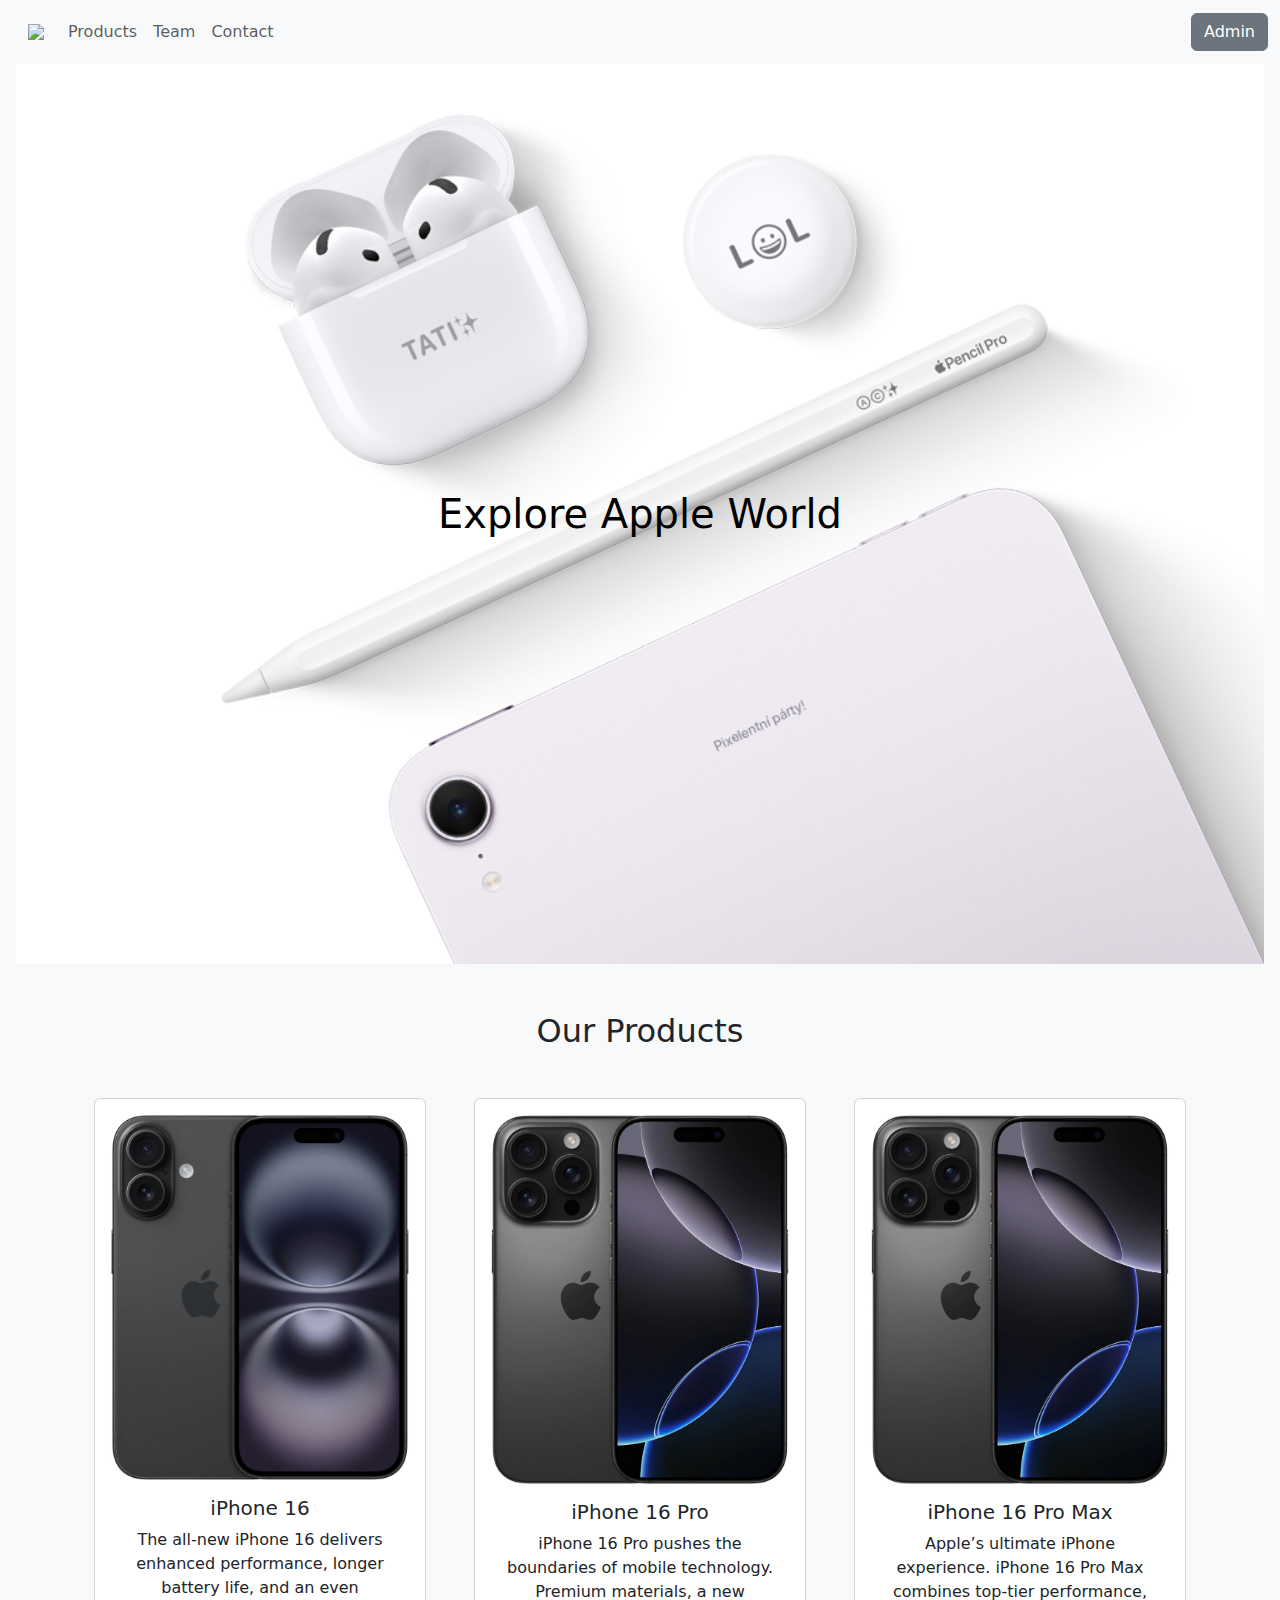
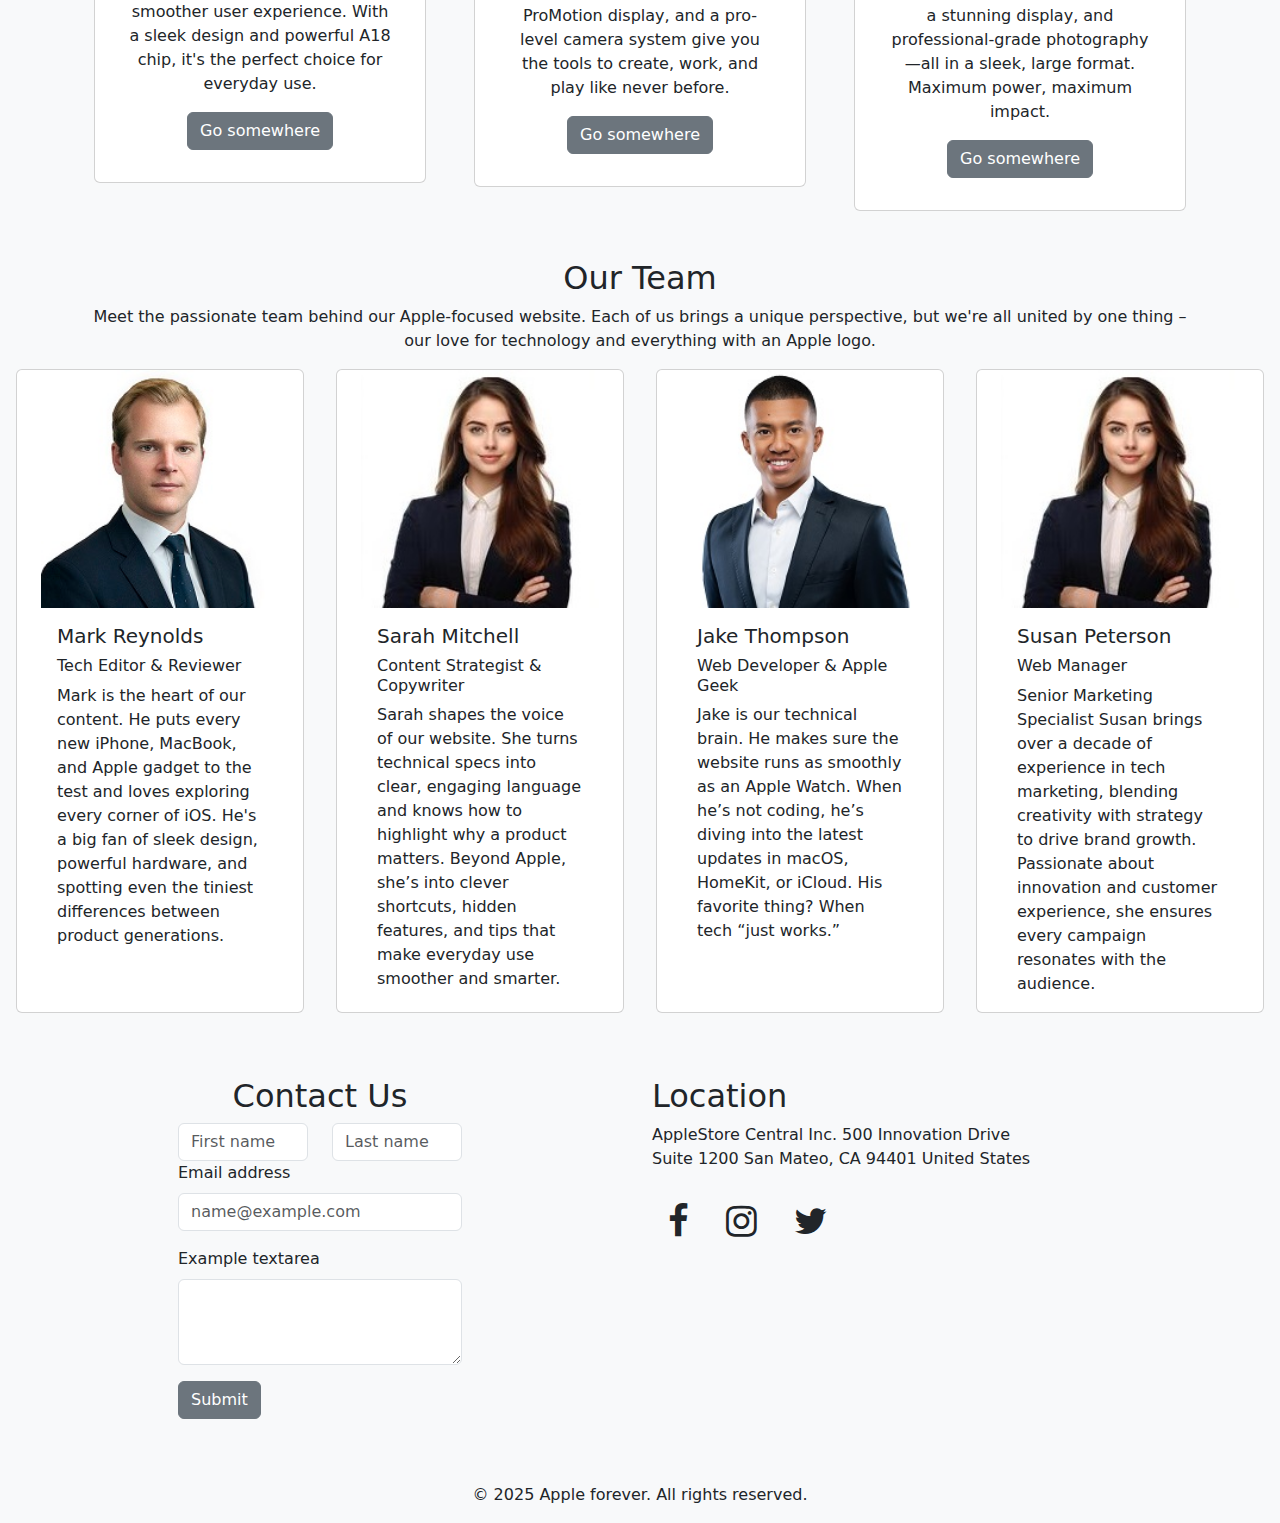
==== commit 30d8db12: "working 4" ====
--- a/index.html
+++ b/index.html
@@ -5,97 +5,232 @@
     <meta name="viewport" content="width=device-width, initial-scale=1.0">
     <link rel="stylesheet" href="css/bootstrap.min.css">
     <link rel="stylesheet" href="css/bootstrap.css">
-    <link rel="stylesheet" href="css/custom.css">
+    <link rel="stylesheet" href="css/_custom.css">
     <link rel="stylesheet" href="js/bootstrap.bundle.js">
     <link rel="stylesheet" href="js/bootstrap.js">
+    <link rel="stylesheet" href="https://cdnjs.cloudflare.com/ajax/libs/font-awesome/4.7.0/css/font-awesome.min.css">
     <title>Document</title>
 </head>
-<body>
+<body class="bg-light">
+<header>
     <nav class="navbar navbar-expand-lg bg-body-tertiary">
         <div class="container-fluid">
-          <a class="navbar-brand" href="#">Navbar</a>
-          <button class="navbar-toggler" type="button" data-bs-toggle="collapse" data-bs-target="#navbarNavAltMarkup" aria-controls="navbarNavAltMarkup" aria-expanded="false" aria-label="Toggle navigation">
-            <span class="navbar-toggler-icon"></span>
-          </button>
-          <div class="collapse navbar-collapse" id="navbarNavAltMarkup">
-            <div class="navbar-nav">
-              <a class="nav-link active" aria-current="page" href="#">Home</a>
-              <a class="nav-link" href="#">Features</a>
-              <a class="nav-link" href="#">Pricing</a>
-              <a class="nav-link disabled" aria-disabled="true">Disabled</a>
-            </div>
-          </div>
-        </div>
-      </nav>
-      <section>
+            <img class="p-3" src="images/logo.png" href="#">
+            <button class="navbar-toggler" type="button" data-bs-toggle="collapse"
+                    data-bs-target="#navbarSupportedContent" aria-controls="navbarSupportedContent"
+                    aria-expanded="false" aria-label="Toggle navigation">
+                <span class="navbar-toggler-icon"></span>
+            </button>
+            <div class="collapse navbar-collapse" id="navbarSupportedContent">
+                <ul class="navbar-nav me-auto mb-2 mb-lg-0">
+                    <li class="nav-item">
+                        <a class="nav-link" href="#products">Products</a>
+                    </li>
+                    <li class="nav-item">
+                        <a class="nav-link" href="#team">Team</a>
+                    </li>
+                    <li class="nav-item">
+                        <a class="nav-link" href="#contact">Contact</a>
+                    </li>
+                </ul>
+                <div>
+                    <button class="btn btn-secondary" data-bs-toggle="modal" data-bs-target="#adminModal">Admin</button>
+                </div>
+            </div>
+        </div>
+    </nav>
+</header>
+
+<!-- Modal -->
+<div class="modal fade" id="adminModal" tabindex="-1" aria-labelledby="adminModalLabel" aria-hidden="true">
+    <div class="modal-dialog">
+        <div class="modal-content">
+            <div class="modal-header">
+                <h5 class="modal-title" id="exampleModalLabel">Admin login</h5>
+                <button type="button" class="btn-close" data-bs-dismiss="modal" aria-label="Close"></button>
+            </div>
+            <div class="modal-body">
+                <form>
+                    <div class="mb-3">
+                        <label for="exampleInputEmail1" class="form-label">Email address</label>
+                        <input type="email" class="form-control" id="exampleInputEmail1" aria-describedby="emailHelp">
+                        <div id="emailHelp" class="form-text">We'll never share your email with anyone else.</div>
+                    </div>
+                    <div class="mb-3">
+                        <label for="exampleInputPassword1" class="form-label">Password</label>
+                        <input type="password" class="form-control" id="exampleInputPassword1">
+                    </div>
+                    <div class="mb-3 form-check">
+                        <input type="checkbox" class="form-check-input" id="exampleCheck1">
+                        <label class="form-check-label" for="exampleCheck1">Check me out</label>
+                    </div>
+                    <button type="submit" class="btn btn-secondary">
+                        <a href="admin.html" class="nav-link text-white">Submit</a>
+                    </button>
+                </form>
+            </div>
+        </div>
+    </div>
+</div>
+<main>
+    <section class="welcome-info mx-3 mb-5">
+        <div class="container text-center ">
+            <h1 class="text-center m-5 text-black h-100">Explore Apple World</h1>
+        </div>
+    </section>
+    <section id="products">
+        <div class="container px-4 text-center mb-5">
+            <h2 class="text-center m-5">Our Products</h2>
+            <div class="row gx-5 gy-5">
+                <div class="col-lg-4">
+                    <div class="card p-3">
+                        <img src="images/iphone_16.webp" class="card-img-top" alt="iphone">
+                        <div class="card-body">
+                            <h5 class="card-title">iPhone 16</h5>
+                            <p class="card-text">The all-new iPhone 16 delivers enhanced performance, longer battery
+                                life, and an even smoother user experience. With a sleek design and powerful A18 chip,
+                                it's the perfect choice for everyday use.</p>
+                            <a href="#" class="btn btn-secondary">Go somewhere</a>
+                        </div>
+                    </div>
+                </div>
+                <div class="col-lg-4">
+                    <div class="card p-3">
+                        <img src="images/iphone_16_pro.webp" class="card-img-top" alt="iphone">
+                        <div class="card-body">
+                            <h5 class="card-title">iPhone 16 Pro</h5>
+                            <p class="card-text">iPhone 16 Pro pushes the boundaries of mobile technology. Premium
+                                materials, a new ProMotion display, and a pro-level camera system give you the tools to
+                                create, work, and play like never before.</p>
+                            <a href="#" class="btn btn-secondary">Go somewhere</a>
+                        </div>
+                    </div>
+                </div>
+                <div class="col-lg-4">
+                    <div class="card p-3">
+                        <img src="images/iphone_16_pro_max.webp" class="card-img-top" alt="iphone">
+                        <div class="card-body">
+                            <h5 class="card-title">iPhone 16 Pro Max</h5>
+                            <p class="card-text">Apple’s ultimate iPhone experience. iPhone 16 Pro Max combines top-tier
+                                performance, a stunning display, and professional-grade photography—all in a sleek,
+                                large format. Maximum power, maximum impact.</p>
+                            <a href="#" class="btn btn-secondary">Go somewhere</a>
+                        </div>
+                    </div>
+                </div>
+            </div>
+        </div>
+    </section>
+    <section class="mb-5" id="team">
         <div class="container">
             <div class="row text-center">
                 <div class="col ">
-                    <h1>Welcome to My Website</h1>
-                    <p>This is a simple webpage using Bootstrap.</p>
-                </div>
-
-            </div>
-        </div>
-      </section>
-      <section>
+                    <h2>Our Team</h2>
+                    <p>Meet the passionate team behind our Apple-focused website. Each of us brings a unique
+                        perspective, but we're all united by one thing – our love for technology and everything with an
+                        Apple logo.</p>
+                </div>
+            </div>
+        </div>
         <div class="row justify-content-center gx-5">
-            <div class="card col-2 justify-content-center" style="width: 18rem;">
-                <img src="..." class="card-img-top" alt="...">
-                <div class="card-body">
-                  <h5 class="card-title">Card title</h5>
-                  <p class="card-text">Some quick example text to build on the card title and make up the bulk of the card's content.</p>
-                  <a href="#" class="btn btn-primary">Go somewhere</a>
-                </div>
-            </div>
-            <div class="card col-2 justify-content-center" style="width: 18rem;">
-                <img src="..." class="card-img-top" alt="...">
-                <div class="card-body">
-                  <h5 class="card-title">Card title</h5>
-                  <p class="card-text">Some quick example text to build on the card title and make up the bulk of the card's content.</p>
-                  <a href="#" class="btn btn-primary">Go somewhere</a>
-                </div>
-            </div>
-            <div class="card col-2 justify-content-center" style="width: 18rem;">
-                <img src="..." class="card-img-top" alt="...">
-                <div class="card-body">
-                  <h5 class="card-title">Card title</h5>
-                  <p class="card-text">Some quick example text to build on the card title and make up the bulk of the card's content.</p>
-                  <a href="#" class="btn btn-primary">Go somewhere</a>
-                </div>
-            </div>
-        </div>
-      </section>
-      <section>
-
-      </section>
-      <section>
-        <div class="row">
-            <div class="col text-center">
-                <h1>Contact Us</h1>
-            </div>
-        </div>
-        <div class="row col-3 m-auto">
-            <div class="col">
-                <input type="text" class="form-control" placeholder="First name" aria-label="First name">
-            </div>
-            <div class="col">
-                <input type="text" class="form-control" placeholder="Last name" aria-label="Last name">
-            </div>
-            <div class="mb-3">
-                <label for="exampleFormControlInput1" class="form-label">Email address</label>
-                <input type="email" class="form-control" id="exampleFormControlInput1" placeholder="name@example.com">
-            </div>
-            <div class="mb-3">
-                <label for="exampleFormControlTextarea1" class="form-label">Example textarea</label>
-                <textarea class="form-control" id="exampleFormControlTextarea1" rows="3"></textarea>
-            </div>
-            <div class=" w-100">
-                <button type="submit" class="btn btn-primary">Submit</button>
-            </div>
-            
-        </div>
-        
-      </section>
+            <div class="card col-2 justify-content-center mx-3 mb-3" style="width: 18rem;">
+                <img src="images/people_1.jpg" class="card-img-top" alt="...">
+                <div class="card-body">
+                    <h5 class="card-title">Mark Reynolds</h5>
+                    <h6 class="card-title">Tech Editor & Reviewer</h6>
+                    <p class="card-text">Mark is the heart of our content. He puts every new iPhone, MacBook, and Apple
+                        gadget to the test and loves exploring every corner of iOS. He's a big fan of sleek design,
+                        powerful hardware, and spotting even the tiniest differences between product generations.
+                    </p>
+                </div>
+            </div>
+            <div class="card col-2 justify-content-center mx-3 mb-3" style="width: 18rem;">
+                <img src="images/people_2.jpg" class="card-img-top" alt="...">
+                <div class="card-body">
+                    <h5 class="card-title">Sarah Mitchell</h5>
+                    <h6 class="card-title">Content Strategist & Copywriter</h6>
+                    <p class="card-text">Sarah shapes the voice of our website. She turns technical specs into clear,
+                        engaging language and knows how to highlight why a product matters. Beyond Apple, she’s into
+                        clever shortcuts, hidden features, and tips that make everyday use smoother and smarter.
+                    </p>
+                </div>
+            </div>
+            <div class="card col-2 justify-content-center mx-3 mb-3" style="width: 18rem;">
+                <img src="images/people_3.jpg" class="card-img-top" alt="...">
+                <div class="card-body">
+                    <h5 class="card-title">Jake Thompson</h5>
+                    <h6 class="card-title">Web Developer & Apple Geek</h6>
+                    <p class="card-text">Jake is our technical brain. He makes sure the website runs as smoothly as an
+                        Apple Watch. When he’s not coding, he’s diving into the latest updates in macOS, HomeKit, or
+                        iCloud. His favorite thing? When tech “just works.”
+                    </p>
+                </div>
+            </div>
+            <div class="card col-2 justify-content-center mx-3 mb-3" style="width: 18rem;">
+                <img src="images/people_2.jpg" class="card-img-top" alt="...">
+                <div class="card-body">
+                    <h5 class="card-title">Susan Peterson</h5>
+                    <h6 class="card-title">Web Manager</h6>
+                    <p class="card-text">Senior Marketing Specialist
+                        Susan brings over a decade of experience in tech marketing, blending creativity with strategy to
+                        drive brand growth. Passionate about innovation and customer experience, she ensures every
+                        campaign resonates with the audience.
+                    </p>
+                </div>
+            </div>
+        </div>
+    </section>
+    <section class="row mb-5 m-auto justify-content-center" id="contact">
+        <div class="col-md-6">
+            <div class="row">
+                <div class="col text-center">
+                    <h2>Contact Us</h2>
+                </div>
+            </div>
+            <div class="row col-6 m-auto">
+                <div class="col">
+                    <input type="text" class="form-control" placeholder="First name" aria-label="First name">
+                </div>
+                <div class="col">
+                    <input type="text" class="form-control" placeholder="Last name" aria-label="Last name">
+                </div>
+                <div class="mb-3">
+                    <label for="exampleFormControlInput1" class="form-label">Email address</label>
+                    <input type="email" class="form-control" id="exampleFormControlInput1"
+                           placeholder="name@example.com">
+                </div>
+                <div class="mb-3">
+                    <label for="exampleFormControlTextarea1" class="form-label">Example textarea</label>
+                    <textarea class="form-control" id="exampleFormControlTextarea1" rows="3"></textarea>
+                </div>
+                <div class=" w-100 ">
+                    <button type="submit" class="btn btn-secondary bg-secondary">Submit</button>
+                </div>
+            </div>
+        </div>
+        <div class="col-md-6">
+            <div class="m-auto">
+                <h2>Location</h2>
+                <p>AppleStore Central Inc.
+                    500 Innovation Drive<br>
+                    Suite 1200
+                    San Mateo, CA 94401
+                    United States</p>
+            </div>
+            <div class="m-auto">
+                <h2></h2>
+                <i class="fa fa-facebook m-3" style="font-size:36px"></i>
+                <i class="fa fa-instagram m-3" style="font-size:36px"></i>
+                <i class="fa fa-twitter m-3" style="font-size:36px"></i>
+            </div>
+        </div>
+    </section>
+</main>
+<footer class="bg-light text-center text-lg-start mt-5">
+    <div class="text-center p-3">
+        © 2025 Apple forever. All rights reserved.
+    </div>
+</footer>
+<script src="js/bootstrap.bundle.js"></script>
 </body>
 </html>--- a/css/_custom.css
+++ b/css/_custom.css
@@ -0,0 +1,34 @@
+:root {
+    --text-pink: #ff56bc;
+    --text-purple: #a332ff;
+    --text-black: #131313;
+}
+
+
+.welcome-info {
+    background: url(../images/bg1.png);
+    height: 100vh;
+    background-size: cover;
+    background-position: center;
+    display: flex;
+    align-items: center;
+    color: whitesmoke;
+    font-size: 100px;
+}
+
+.text-pink {
+    color: var(--text-pink);
+
+}
+
+.text-purple {
+    color: var(--text-purple);
+}
+
+.text-black {
+    color: var(--text-black);
+}
+
+.icon {
+    font-size: 50px;
+}
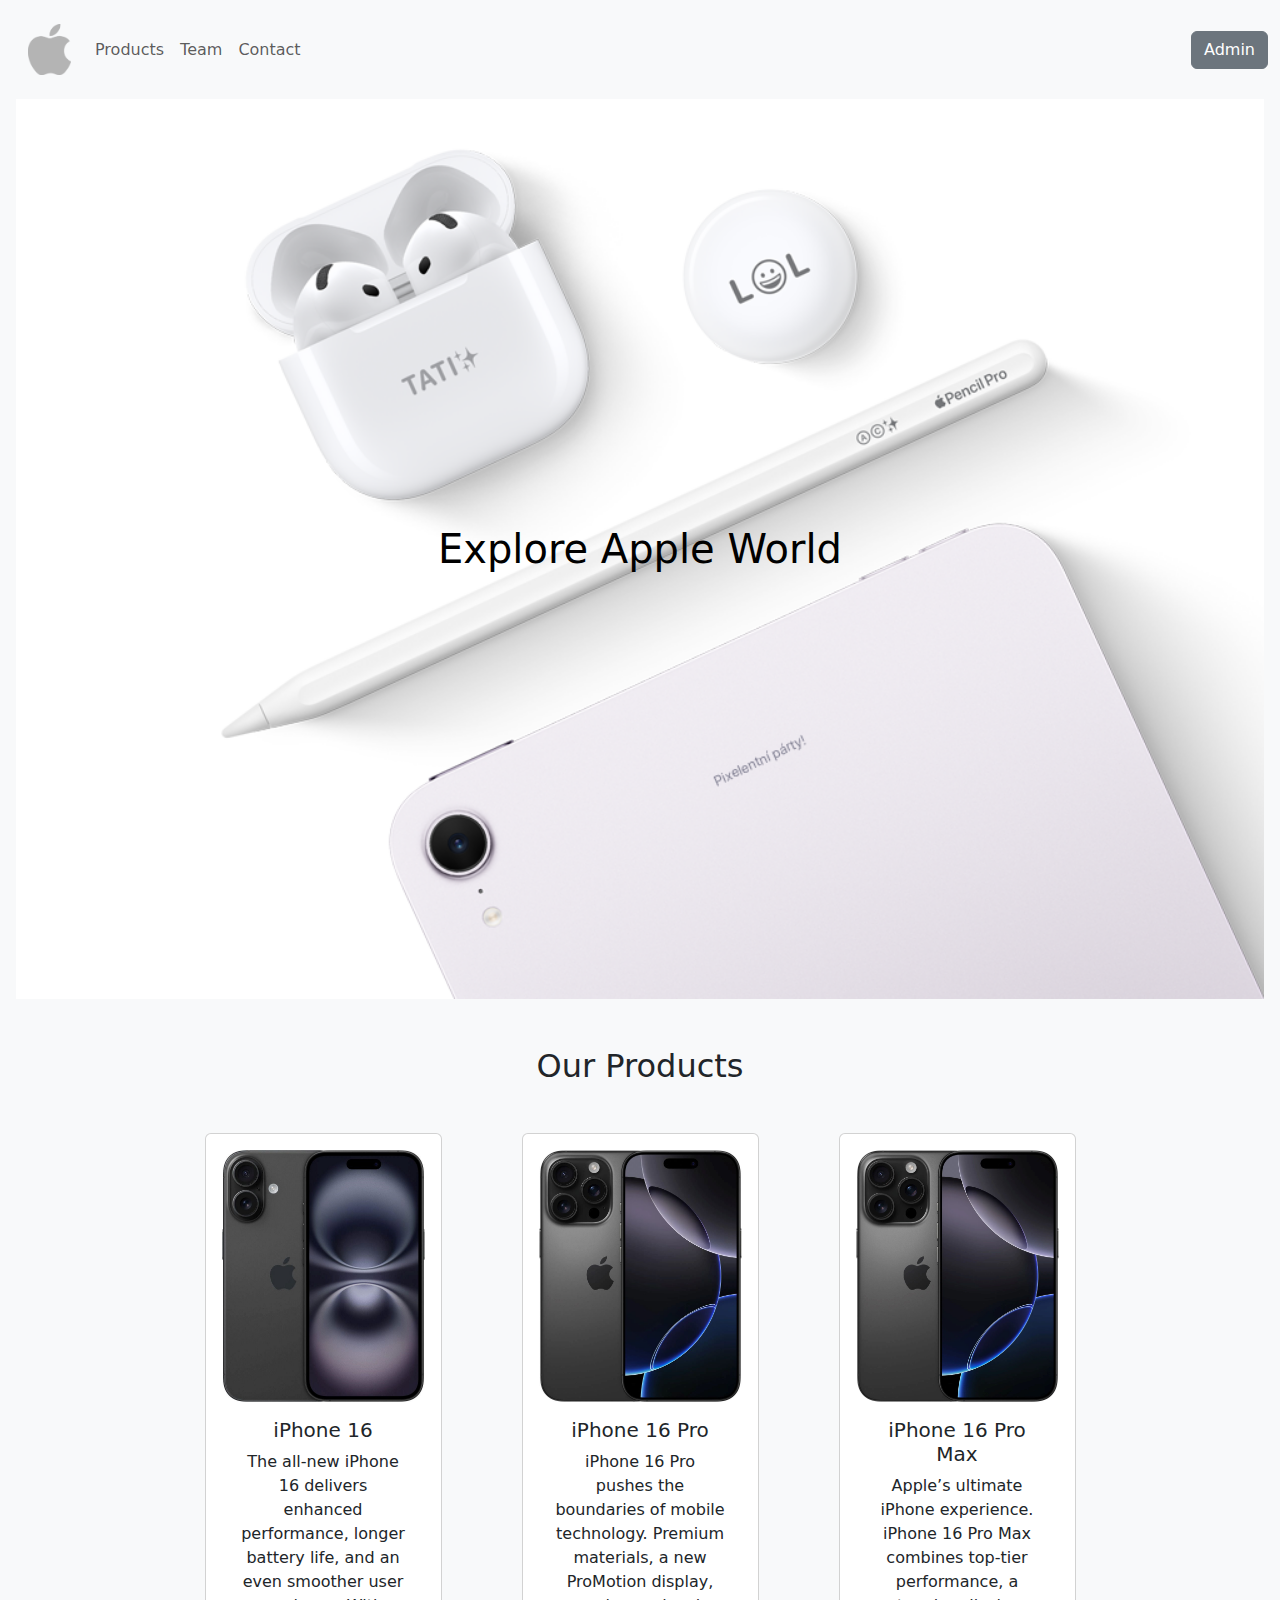
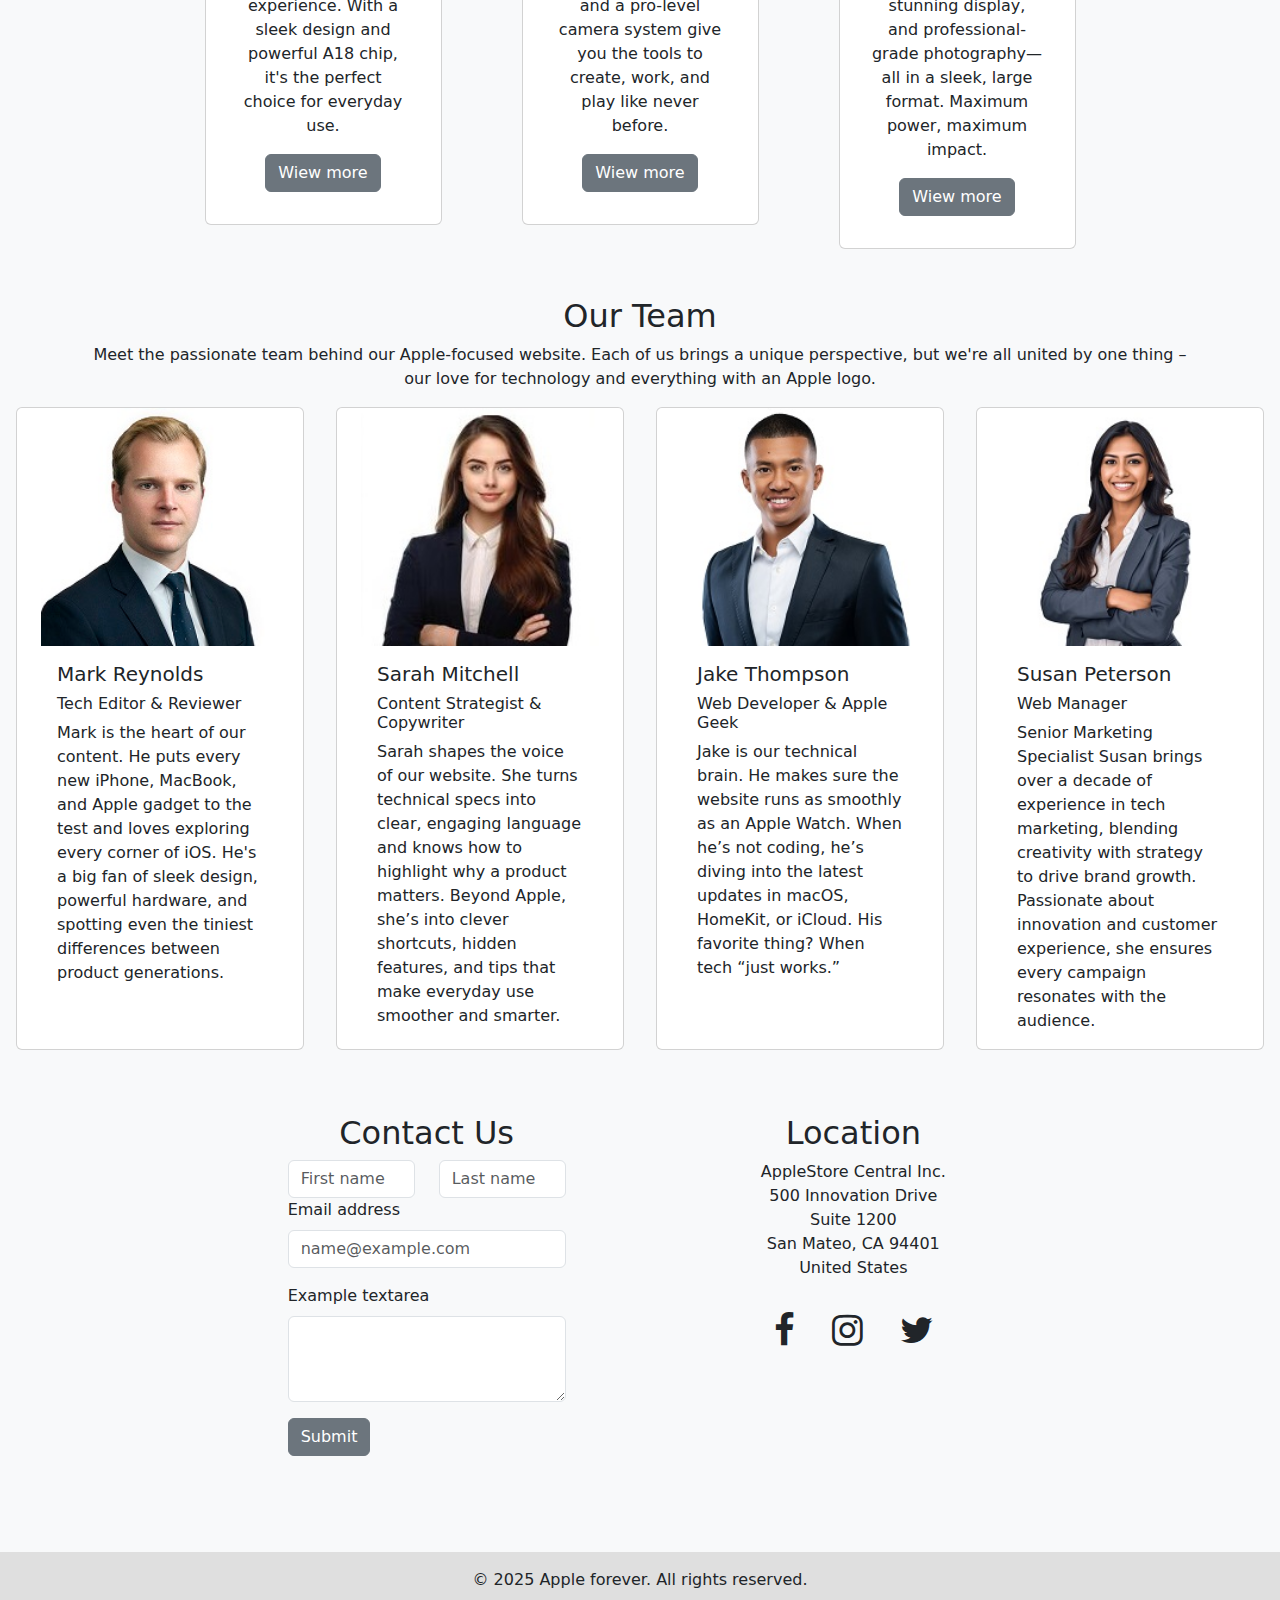
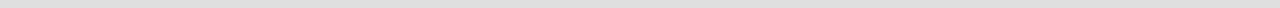
==== commit 2161a651: "done final" ====
--- a/index.html
+++ b/index.html
@@ -15,7 +15,7 @@
 <header>
     <nav class="navbar navbar-expand-lg bg-body-tertiary">
         <div class="container-fluid">
-            <img class="p-3" src="images/logo.png" href="#">
+            <img class="logo p-3" src="images/logo.png" href="#">
             <button class="navbar-toggler" type="button" data-bs-toggle="collapse"
                     data-bs-target="#navbarSupportedContent" aria-controls="navbarSupportedContent"
                     aria-expanded="false" aria-label="Toggle navigation">
@@ -78,50 +78,50 @@
             <h1 class="text-center m-5 text-black h-100">Explore Apple World</h1>
         </div>
     </section>
-    <section id="products">
+    <section id="products mb-5">
         <div class="container px-4 text-center mb-5">
             <h2 class="text-center m-5">Our Products</h2>
-            <div class="row gx-5 gy-5">
-                <div class="col-lg-4">
+            <div class="row gx-5 gy-5 justify-content-center">
+                <div class="phone-card col-lg-3 mx-3">
                     <div class="card p-3">
-                        <img src="images/iphone_16.webp" class="card-img-top" alt="iphone">
+                        <img src="images/iphone_16.jpg" class="card-img-top" alt="iphone">
                         <div class="card-body">
                             <h5 class="card-title">iPhone 16</h5>
                             <p class="card-text">The all-new iPhone 16 delivers enhanced performance, longer battery
                                 life, and an even smoother user experience. With a sleek design and powerful A18 chip,
                                 it's the perfect choice for everyday use.</p>
-                            <a href="#" class="btn btn-secondary">Go somewhere</a>
+                            <a href="#" class="btn btn-secondary">Wiew more</a>
                         </div>
                     </div>
                 </div>
-                <div class="col-lg-4">
+                <div class="phone-card col-lg-3 mx-3">
                     <div class="card p-3">
-                        <img src="images/iphone_16_pro.webp" class="card-img-top" alt="iphone">
+                        <img src="images/iphone_16_pro.jpg" class="card-img-top" alt="iphone">
                         <div class="card-body">
                             <h5 class="card-title">iPhone 16 Pro</h5>
                             <p class="card-text">iPhone 16 Pro pushes the boundaries of mobile technology. Premium
                                 materials, a new ProMotion display, and a pro-level camera system give you the tools to
                                 create, work, and play like never before.</p>
-                            <a href="#" class="btn btn-secondary">Go somewhere</a>
+                            <a href="#" class="btn btn-secondary">Wiew more</a>
                         </div>
                     </div>
                 </div>
-                <div class="col-lg-4">
+                <div class="phone-card col-lg-3 mx-3">
                     <div class="card p-3">
-                        <img src="images/iphone_16_pro_max.webp" class="card-img-top" alt="iphone">
+                        <img src="images/iphone_16_pro_max.jpg" class="card-img-top" alt="iphone">
                         <div class="card-body">
                             <h5 class="card-title">iPhone 16 Pro Max</h5>
                             <p class="card-text">Apple’s ultimate iPhone experience. iPhone 16 Pro Max combines top-tier
                                 performance, a stunning display, and professional-grade photography—all in a sleek,
                                 large format. Maximum power, maximum impact.</p>
-                            <a href="#" class="btn btn-secondary">Go somewhere</a>
+                            <a href="#" class="btn btn-secondary">Wiew more</a>
                         </div>
                     </div>
                 </div>
             </div>
         </div>
     </section>
-    <section class="mb-5" id="team">
+    <section class="mb-5 mt-5" id="team">
         <div class="container">
             <div class="row text-center">
                 <div class="col ">
@@ -167,7 +167,7 @@
                 </div>
             </div>
             <div class="card col-2 justify-content-center mx-3 mb-3" style="width: 18rem;">
-                <img src="images/people_2.jpg" class="card-img-top" alt="...">
+                <img src="images/people_4.jpg" class="card-img-top" alt="...">
                 <div class="card-body">
                     <h5 class="card-title">Susan Peterson</h5>
                     <h6 class="card-title">Web Manager</h6>
@@ -180,14 +180,14 @@
             </div>
         </div>
     </section>
-    <section class="row mb-5 m-auto justify-content-center" id="contact">
-        <div class="col-md-6">
+    <section class="row col-8 mb-5 m-auto justify-content-center" id="contact">
+        <div class="col-md-6 mb-5">
             <div class="row">
                 <div class="col text-center">
                     <h2>Contact Us</h2>
                 </div>
             </div>
-            <div class="row col-6 m-auto">
+            <div class="row col-9 m-auto">
                 <div class="col">
                     <input type="text" class="form-control" placeholder="First name" aria-label="First name">
                 </div>
@@ -203,18 +203,18 @@
                     <label for="exampleFormControlTextarea1" class="form-label">Example textarea</label>
                     <textarea class="form-control" id="exampleFormControlTextarea1" rows="3"></textarea>
                 </div>
-                <div class=" w-100 ">
+                <div class=" w-100">
                     <button type="submit" class="btn btn-secondary bg-secondary">Submit</button>
                 </div>
             </div>
         </div>
-        <div class="col-md-6">
-            <div class="m-auto">
+        <div class="col-md-6 text-center mb-5">
+            <div class="m-auto mb-3">
                 <h2>Location</h2>
-                <p>AppleStore Central Inc.
+                <p>AppleStore Central Inc.<br>
                     500 Innovation Drive<br>
-                    Suite 1200
-                    San Mateo, CA 94401
+                    Suite 1200<br>
+                    San Mateo, CA 94401<br>
                     United States</p>
             </div>
             <div class="m-auto">
@@ -226,7 +226,7 @@
         </div>
     </section>
 </main>
-<footer class="bg-light text-center text-lg-start mt-5">
+<footer class="bg-gray text-center text-lg-start mt-5">
     <div class="text-center p-3">
         © 2025 Apple forever. All rights reserved.
     </div>
--- a/css/_custom.css
+++ b/css/_custom.css
@@ -2,6 +2,8 @@
     --text-pink: #ff56bc;
     --text-purple: #a332ff;
     --text-black: #131313;
+    --bg-gray: #dfdfdf;
+    --bg-light: #ececec;
 }
 
 
@@ -32,3 +34,12 @@
 .icon {
     font-size: 50px;
 }
+
+.bg-gray {
+    background-color: var(--bg-gray);
+}
+
+.logo {
+    width: 75px;
+    
+}